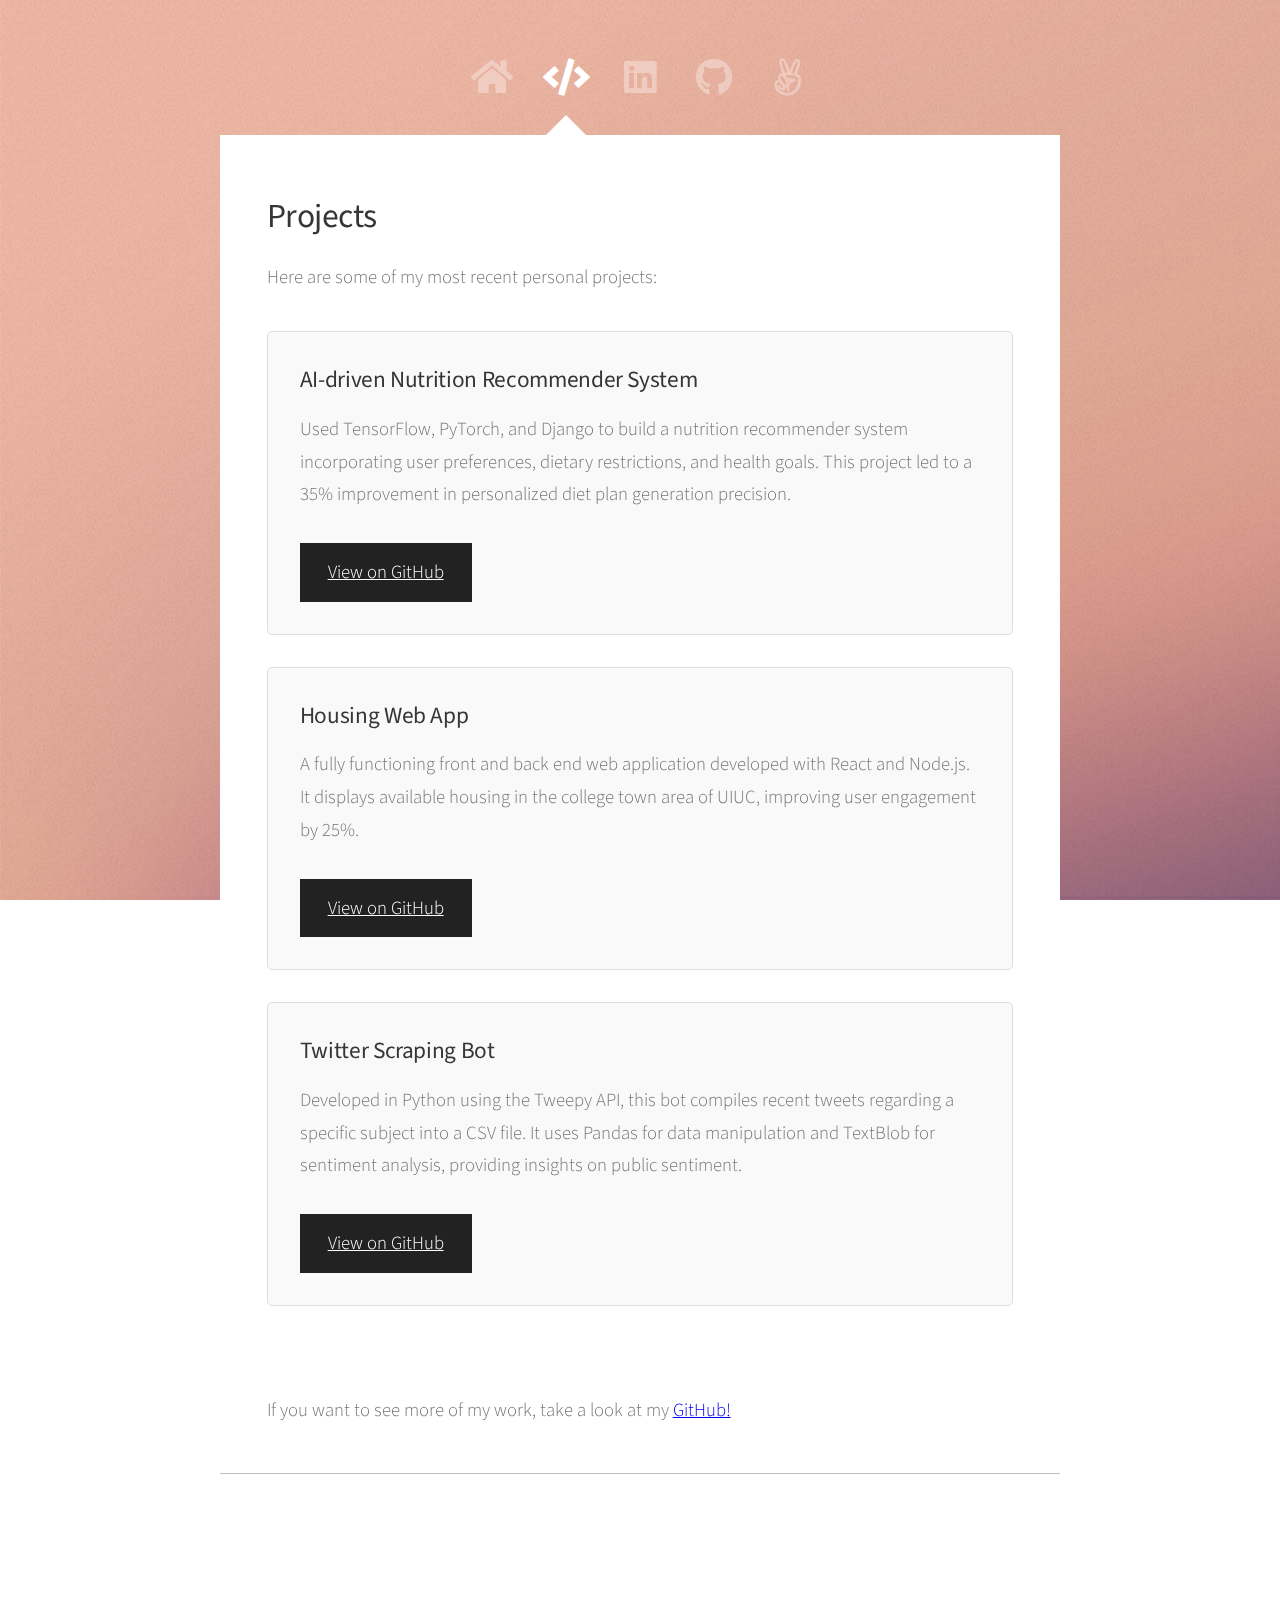
==== projects.html @ 3e831afe "added proj page" ====
<!DOCTYPE HTML>
<html>
    <head>
        <title>Varun's Projects</title>
        <meta charset="utf-8" />
        <meta name="viewport" content="width=device-width, initial-scale=1, user-scalable=no" />
        <link rel="stylesheet" href="assets/css/main.css" />
        <noscript><link rel="stylesheet" href="assets/css/noscript.css" /></noscript>
    </head>
    <body class="is-preload">

        <!-- Wrapper -->
            <div id="wrapper">

                <!-- Nav -->
                    <nav id="nav">
                        <a href="index.html" class="icon solid fa-home"><span>Home</span></a>
                        <a href="projects.html" class="icon solid fa-code"><span>Projects</span></a>
                        <a href="https://www.linkedin.com/in/varun-gangadharan-8949b71b5/" class="icon brands fa-linkedin"  target="_blank"><span>linkedin</span></a>
                        <a href="https://github.com/varun-gangadharan" class="icon brands fa-github"  target="_blank"><span>github</span></a>
                        <a href="resume.html" class="icon brands fa-angellist" target="_blank"><span>resume</span></a>
                    </nav>

                <!-- Main -->
                    <div id="main">

                        <!-- Projects -->
                        <article id="projects" class="panel">
                            <header>
                                <h2>Projects</h2>
                            </header>
                            <p>
                                Here are some of my most recent personal projects:
                            </p>
                            <section>
                                <div class="project-list">
                                    <div class="project-item">
                                        <h3>AI-driven Nutrition Recommender System</h3>
                                        <p>Used TensorFlow, PyTorch, and Django to build a nutrition recommender system incorporating user preferences, dietary restrictions, and health goals. This project led to a 35% improvement in personalized diet plan generation precision.</p>
                                        <a href="https://github.com/varun-gangadharan/nutrition-recommender" class="button" target="_blank">View on GitHub</a>
                                    </div>
                                    <div class="project-item">
                                        <h3>Housing Web App</h3>
                                        <p>A fully functioning front and back end web application developed with React and Node.js. It displays available housing in the college town area of UIUC, improving user engagement by 25%.</p>
                                        <a href="https://github.com/varun-gangadharan/housing-web-app" class="button" target="_blank">View on GitHub</a>
                                    </div>
                                    <div class="project-item">
                                        <h3>Twitter Scraping Bot</h3>
                                        <p>Developed in Python using the Tweepy API, this bot compiles recent tweets regarding a specific subject into a CSV file. It uses Pandas for data manipulation and TextBlob for sentiment analysis, providing insights on public sentiment.</p>
                                        <a href="https://github.com/varun-gangadharan/twitter-scraping-bot" class="button" target="_blank">View on GitHub</a>
                                    </div>
                                </div>
                            </section>
                            <p>If you want to see more of my work, take a look at my <a href="https://github.com/varun-gangadharan" target="_blank">GitHub!</a></p>
                        </article>

                    </div>

            <!-- Footer -->
            <div id="footer">
                <ul class="copyright">
                    <li>&copy; varun.gangadharan.63@gmail.com</li><li><a href="https://www.instagram.com/varun.gangadharan/" class="icon brands fa-instagram" target="_blank"></a></li><li><a href="https://letterboxd.com/varuntheg/" class="icon brands fa-mandalorian" target="_blank"></a></li>
                </ul>
            </div>

    </div>

        <!-- Scripts -->
            <script src="assets/js/jquery.min.js"></script>
            <script src="assets/js/browser.min.js"></script>
            <script src="assets/js/breakpoints.min.js"></script>
            <script src="assets/js/util.js"></script>
            <script src="assets/js/main.js"></script>

    </body>
</html>
---- assets/css/main.css ----
@import url("https://fonts.googleapis.com/css?family=Source+Sans+Pro:300,400,300italic,400italic");
@import url("fontawesome-all.min.css");

/*
	Astral by HTML5 UP
	html5up.net | @ajlkn
	Free for personal and commercial use under the CCA 3.0 license (html5up.net/license)
*/

html, body, div, span, applet, object,
iframe, h1, h2, h3, h4, h5, h6, p, blockquote,
pre, a, abbr, acronym, address, big, cite,
code, del, dfn, em, img, ins, kbd, q, s, samp,
small, strike, strong, sub, sup, tt, var, b,
u, i, center, dl, dt, dd, ol, ul, li, fieldset,
form, label, legend, table, caption, tbody,
tfoot, thead, tr, th, td, article, aside,
canvas, details, embed, figure, figcaption,
footer, header, hgroup, menu, nav, output, ruby,
section, summary, time, mark, audio, video {
	margin: 0;
	padding: 0;
	border: 0;
	font-size: 100%;
	font: inherit;
	vertical-align: baseline;}

article, aside, details, figcaption, figure,
footer, header, hgroup, menu, nav, section {
	display: block;}

body {
	line-height: 1;
}

ol, ul {
	list-style: none;
}

blockquote, q {
	quotes: none;
}

	blockquote:before, blockquote:after, q:before, q:after {
		content: '';
		content: none;
	}

table {
	border-collapse: collapse;
	border-spacing: 0;
}

body {
	-webkit-text-size-adjust: none;
}

mark {
	background-color: transparent;
	color: inherit;
}

input::-moz-focus-inner {
	border: 0;
	padding: 0;
}

input, select, textarea {
	-moz-appearance: none;
	-webkit-appearance: none;
	-ms-appearance: none;
	appearance: none;
}

/* Row */

	.row {
		display: flex;
		flex-wrap: wrap;
		box-sizing: border-box;
		align-items: stretch;
	}

		.row > * {
			box-sizing: border-box;
		}

		.row.gtr-uniform > * > :last-child {
			margin-bottom: 0;
		}

		.row.aln-left {
			justify-content: flex-start;
		}

		.row.aln-center {
			justify-content: center;
		}

		.row.aln-right {
			justify-content: flex-end;
		}

		.row.aln-top {
			align-items: flex-start;
		}

		.row.aln-middle {
			align-items: center;
		}

		.row.aln-bottom {
			align-items: flex-end;
		}

		.row > .imp {
			order: -1;
		}

		.row > .col-1 {
			width: 8.33333%;
		}

		.row > .off-1 {
			margin-left: 8.33333%;
		}

		.row > .col-2 {
			width: 16.66667%;
		}

		.row > .off-2 {
			margin-left: 16.66667%;
		}

		.row > .col-3 {
			width: 25%;
		}

		.row > .off-3 {
			margin-left: 25%;
		}

		.row > .col-4 {
			width: 33.33333%;
		}

		.row > .off-4 {
			margin-left: 33.33333%;
		}

		.row > .col-5 {
			width: 41.66667%;
		}

		.row > .off-5 {
			margin-left: 41.66667%;
		}

		.row > .col-6 {
			width: 50%;
		}

		.row > .off-6 {
			margin-left: 50%;
		}

		.row > .col-7 {
			width: 58.33333%;
		}

		.row > .off-7 {
			margin-left: 58.33333%;
		}

		.row > .col-8 {
			width: 66.66667%;
		}

		.row > .off-8 {
			margin-left: 66.66667%;
		}

		.row > .col-9 {
			width: 75%;
		}

		.row > .off-9 {
			margin-left: 75%;
		}

		.row > .col-10 {
			width: 83.33333%;
		}

		.row > .off-10 {
			margin-left: 83.33333%;
		}

		.row > .col-11 {
			width: 91.66667%;
		}

		.row > .off-11 {
			margin-left: 91.66667%;
		}

		.row > .col-12 {
			width: 100%;
		}

		.row > .off-12 {
			margin-left: 100%;
		}

		.row.gtr-0 {
			margin-top: 0em;
			margin-left: 0em;
		}

			.row.gtr-0 > * {
				padding: 0em 0 0 0em;
			}

			.row.gtr-0.gtr-uniform {
				margin-top: 0em;
			}

				.row.gtr-0.gtr-uniform > * {
					padding-top: 0em;
				}

		.row.gtr-25 {
			margin-top: -0.3125em;
			margin-left: -0.3125em;
		}

			.row.gtr-25 > * {
				padding: 0.3125em 0 0 0.3125em;
			}

			.row.gtr-25.gtr-uniform {
				margin-top: -0.3125em;
			}

				.row.gtr-25.gtr-uniform > * {
					padding-top: 0.3125em;
				}

		.row.gtr-50 {
			margin-top: -0.625em;
			margin-left: -0.625em;
		}

			.row.gtr-50 > * {
				padding: 0.625em 0 0 0.625em;
			}

			.row.gtr-50.gtr-uniform {
				margin-top: -0.625em;
			}

				.row.gtr-50.gtr-uniform > * {
					padding-top: 0.625em;
				}

		.row {
			margin-top: -1.25em;
			margin-left: -1.25em;
		}

			.row > * {
				padding: 1.25em 0 0 1.25em;
			}

			.row.gtr-uniform {
				margin-top: -1.25em;
			}

				.row.gtr-uniform > * {
					padding-top: 1.25em;
				}

		.row.gtr-150 {
			margin-top: -1.875em;
			margin-left: -1.875em;
		}

			.row.gtr-150 > * {
				padding: 1.875em 0 0 1.875em;
			}

			.row.gtr-150.gtr-uniform {
				margin-top: -1.875em;
			}

				.row.gtr-150.gtr-uniform > * {
					padding-top: 1.875em;
				}

		.row.gtr-200 {
			margin-top: -2.5em;
			margin-left: -2.5em;
		}

			.row.gtr-200 > * {
				padding: 2.5em 0 0 2.5em;
			}

			.row.gtr-200.gtr-uniform {
				margin-top: -2.5em;
			}

				.row.gtr-200.gtr-uniform > * {
					padding-top: 2.5em;
				}

		@media screen and (max-width: 1680px) {

			.row {
				display: flex;
				flex-wrap: wrap;
				box-sizing: border-box;
				align-items: stretch;
			}

				.row > * {
					box-sizing: border-box;
				}

				.row.gtr-uniform > * > :last-child {
					margin-bottom: 0;
				}

				.row.aln-left {
					justify-content: flex-start;
				}

				.row.aln-center {
					justify-content: center;
				}

				.row.aln-right {
					justify-content: flex-end;
				}

				.row.aln-top {
					align-items: flex-start;
				}

				.row.aln-middle {
					align-items: center;
				}

				.row.aln-bottom {
					align-items: flex-end;
				}

				.row > .imp-xlarge {
					order: -1;
				}

				.row > .col-1-xlarge {
					width: 8.33333%;
				}

				.row > .off-1-xlarge {
					margin-left: 8.33333%;
				}

				.row > .col-2-xlarge {
					width: 16.66667%;
				}

				.row > .off-2-xlarge {
					margin-left: 16.66667%;
				}

				.row > .col-3-xlarge {
					width: 25%;
				}

				.row > .off-3-xlarge {
					margin-left: 25%;
				}

				.row > .col-4-xlarge {
					width: 33.33333%;
				}

				.row > .off-4-xlarge {
					margin-left: 33.33333%;
				}

				.row > .col-5-xlarge {
					width: 41.66667%;
				}

				.row > .off-5-xlarge {
					margin-left: 41.66667%;
				}

				.row > .col-6-xlarge {
					width: 50%;
				}

				.row > .off-6-xlarge {
					margin-left: 50%;
				}

				.row > .col-7-xlarge {
					width: 58.33333%;
				}

				.row > .off-7-xlarge {
					margin-left: 58.33333%;
				}

				.row > .col-8-xlarge {
					width: 66.66667%;
				}

				.row > .off-8-xlarge {
					margin-left: 66.66667%;
				}

				.row > .col-9-xlarge {
					width: 75%;
				}

				.row > .off-9-xlarge {
					margin-left: 75%;
				}

				.row > .col-10-xlarge {
					width: 83.33333%;
				}

				.row > .off-10-xlarge {
					margin-left: 83.33333%;
				}

				.row > .col-11-xlarge {
					width: 91.66667%;
				}

				.row > .off-11-xlarge {
					margin-left: 91.66667%;
				}

				.row > .col-12-xlarge {
					width: 100%;
				}

				.row > .off-12-xlarge {
					margin-left: 100%;
				}

				.row.gtr-0 {
					margin-top: 0em;
					margin-left: 0em;
				}

					.row.gtr-0 > * {
						padding: 0em 0 0 0em;
					}

					.row.gtr-0.gtr-uniform {
						margin-top: 0em;
					}

						.row.gtr-0.gtr-uniform > * {
							padding-top: 0em;
						}

				.row.gtr-25 {
					margin-top: -0.3125em;
					margin-left: -0.3125em;
				}

					.row.gtr-25 > * {
						padding: 0.3125em 0 0 0.3125em;
					}

					.row.gtr-25.gtr-uniform {
						margin-top: -0.3125em;
					}

						.row.gtr-25.gtr-uniform > * {
							padding-top: 0.3125em;
						}

				.row.gtr-50 {
					margin-top: -0.625em;
					margin-left: -0.625em;
				}

					.row.gtr-50 > * {
						padding: 0.625em 0 0 0.625em;
					}

					.row.gtr-50.gtr-uniform {
						margin-top: -0.625em;
					}

						.row.gtr-50.gtr-uniform > * {
							padding-top: 0.625em;
						}

				.row {
					margin-top: -1.25em;
					margin-left: -1.25em;
				}

					.row > * {
						padding: 1.25em 0 0 1.25em;
					}

					.row.gtr-uniform {
						margin-top: -1.25em;
					}

						.row.gtr-uniform > * {
							padding-top: 1.25em;
						}

				.row.gtr-150 {
					margin-top: -1.875em;
					margin-left: -1.875em;
				}

					.row.gtr-150 > * {
						padding: 1.875em 0 0 1.875em;
					}

					.row.gtr-150.gtr-uniform {
						margin-top: -1.875em;
					}

						.row.gtr-150.gtr-uniform > * {
							padding-top: 1.875em;
						}

				.row.gtr-200 {
					margin-top: -2.5em;
					margin-left: -2.5em;
				}

					.row.gtr-200 > * {
						padding: 2.5em 0 0 2.5em;
					}

					.row.gtr-200.gtr-uniform {
						margin-top: -2.5em;
					}

						.row.gtr-200.gtr-uniform > * {
							padding-top: 2.5em;
						}

		}

		@media screen and (max-width: 1280px) {

			.row {
				display: flex;
				flex-wrap: wrap;
				box-sizing: border-box;
				align-items: stretch;
			}

				.row > * {
					box-sizing: border-box;
				}

				.row.gtr-uniform > * > :last-child {
					margin-bottom: 0;
				}

				.row.aln-left {
					justify-content: flex-start;
				}

				.row.aln-center {
					justify-content: center;
				}

				.row.aln-right {
					justify-content: flex-end;
				}

				.row.aln-top {
					align-items: flex-start;
				}

				.row.aln-middle {
					align-items: center;
				}

				.row.aln-bottom {
					align-items: flex-end;
				}

				.row > .imp-large {
					order: -1;
				}

				.row > .col-1-large {
					width: 8.33333%;
				}

				.row > .off-1-large {
					margin-left: 8.33333%;
				}

				.row > .col-2-large {
					width: 16.66667%;
				}

				.row > .off-2-large {
					margin-left: 16.66667%;
				}

				.row > .col-3-large {
					width: 25%;
				}

				.row > .off-3-large {
					margin-left: 25%;
				}

				.row > .col-4-large {
					width: 33.33333%;
				}

				.row > .off-4-large {
					margin-left: 33.33333%;
				}

				.row > .col-5-large {
					width: 41.66667%;
				}

				.row > .off-5-large {
					margin-left: 41.66667%;
				}

				.row > .col-6-large {
					width: 50%;
				}

				.row > .off-6-large {
					margin-left: 50%;
				}

				.row > .col-7-large {
					width: 58.33333%;
				}

				.row > .off-7-large {
					margin-left: 58.33333%;
				}

				.row > .col-8-large {
					width: 66.66667%;
				}

				.row > .off-8-large {
					margin-left: 66.66667%;
				}

				.row > .col-9-large {
					width: 75%;
				}

				.row > .off-9-large {
					margin-left: 75%;
				}

				.row > .col-10-large {
					width: 83.33333%;
				}

				.row > .off-10-large {
					margin-left: 83.33333%;
				}

				.row > .col-11-large {
					width: 91.66667%;
				}

				.row > .off-11-large {
					margin-left: 91.66667%;
				}

				.row > .col-12-large {
					width: 100%;
				}

				.row > .off-12-large {
					margin-left: 100%;
				}

				.row.gtr-0 {
					margin-top: 0em;
					margin-left: 0em;
				}

					.row.gtr-0 > * {
						padding: 0em 0 0 0em;
					}

					.row.gtr-0.gtr-uniform {
						margin-top: 0em;
					}

						.row.gtr-0.gtr-uniform > * {
							padding-top: 0em;
						}

				.row.gtr-25 {
					margin-top: -0.3125em;
					margin-left: -0.3125em;
				}

					.row.gtr-25 > * {
						padding: 0.3125em 0 0 0.3125em;
					}

					.row.gtr-25.gtr-uniform {
						margin-top: -0.3125em;
					}

						.row.gtr-25.gtr-uniform > * {
							padding-top: 0.3125em;
						}

				.row.gtr-50 {
					margin-top: -0.625em;
					margin-left: -0.625em;
				}

					.row.gtr-50 > * {
						padding: 0.625em 0 0 0.625em;
					}

					.row.gtr-50.gtr-uniform {
						margin-top: -0.625em;
					}

						.row.gtr-50.gtr-uniform > * {
							padding-top: 0.625em;
						}

				.row {
					margin-top: -1.25em;
					margin-left: -1.25em;
				}

					.row > * {
						padding: 1.25em 0 0 1.25em;
					}

					.row.gtr-uniform {
						margin-top: -1.25em;
					}

						.row.gtr-uniform > * {
							padding-top: 1.25em;
						}

				.row.gtr-150 {
					margin-top: -1.875em;
					margin-left: -1.875em;
				}

					.row.gtr-150 > * {
						padding: 1.875em 0 0 1.875em;
					}

					.row.gtr-150.gtr-uniform {
						margin-top: -1.875em;
					}

						.row.gtr-150.gtr-uniform > * {
							padding-top: 1.875em;
						}

				.row.gtr-200 {
					margin-top: -2.5em;
					margin-left: -2.5em;
				}

					.row.gtr-200 > * {
						padding: 2.5em 0 0 2.5em;
					}

					.row.gtr-200.gtr-uniform {
						margin-top: -2.5em;
					}

						.row.gtr-200.gtr-uniform > * {
							padding-top: 2.5em;
						}

		}

		@media screen and (max-width: 980px) {

			.row {
				display: flex;
				flex-wrap: wrap;
				box-sizing: border-box;
				align-items: stretch;
			}

				.row > * {
					box-sizing: border-box;
				}

				.row.gtr-uniform > * > :last-child {
					margin-bottom: 0;
				}

				.row.aln-left {
					justify-content: flex-start;
				}

				.row.aln-center {
					justify-content: center;
				}

				.row.aln-right {
					justify-content: flex-end;
				}

				.row.aln-top {
					align-items: flex-start;
				}

				.row.aln-middle {
					align-items: center;
				}

				.row.aln-bottom {
					align-items: flex-end;
				}

				.row > .imp-medium {
					order: -1;
				}

				.row > .col-1-medium {
					width: 8.33333%;
				}

				.row > .off-1-medium {
					margin-left: 8.33333%;
				}

				.row > .col-2-medium {
					width: 16.66667%;
				}

				.row > .off-2-medium {
					margin-left: 16.66667%;
				}

				.row > .col-3-medium {
					width: 25%;
				}

				.row > .off-3-medium {
					margin-left: 25%;
				}

				.row > .col-4-medium {
					width: 33.33333%;
				}

				.row > .off-4-medium {
					margin-left: 33.33333%;
				}

				.row > .col-5-medium {
					width: 41.66667%;
				}

				.row > .off-5-medium {
					margin-left: 41.66667%;
				}

				.row > .col-6-medium {
					width: 50%;
				}

				.row > .off-6-medium {
					margin-left: 50%;
				}

				.row > .col-7-medium {
					width: 58.33333%;
				}

				.row > .off-7-medium {
					margin-left: 58.33333%;
				}

				.row > .col-8-medium {
					width: 66.66667%;
				}

				.row > .off-8-medium {
					margin-left: 66.66667%;
				}

				.row > .col-9-medium {
					width: 75%;
				}

				.row > .off-9-medium {
					margin-left: 75%;
				}

				.row > .col-10-medium {
					width: 83.33333%;
				}

				.row > .off-10-medium {
					margin-left: 83.33333%;
				}

				.row > .col-11-medium {
					width: 91.66667%;
				}

				.row > .off-11-medium {
					margin-left: 91.66667%;
				}

				.row > .col-12-medium {
					width: 100%;
				}

				.row > .off-12-medium {
					margin-left: 100%;
				}

				.row.gtr-0 {
					margin-top: 0em;
					margin-left: 0em;
				}

					.row.gtr-0 > * {
						padding: 0em 0 0 0em;
					}

					.row.gtr-0.gtr-uniform {
						margin-top: 0em;
					}

						.row.gtr-0.gtr-uniform > * {
							padding-top: 0em;
						}

				.row.gtr-25 {
					margin-top: -0.3125em;
					margin-left: -0.3125em;
				}

					.row.gtr-25 > * {
						padding: 0.3125em 0 0 0.3125em;
					}

					.row.gtr-25.gtr-uniform {
						margin-top: -0.3125em;
					}

						.row.gtr-25.gtr-uniform > * {
							padding-top: 0.3125em;
						}

				.row.gtr-50 {
					margin-top: -0.625em;
					margin-left: -0.625em;
				}

					.row.gtr-50 > * {
						padding: 0.625em 0 0 0.625em;
					}

					.row.gtr-50.gtr-uniform {
						margin-top: -0.625em;
					}

						.row.gtr-50.gtr-uniform > * {
							padding-top: 0.625em;
						}

				.row {
					margin-top: -1.25em;
					margin-left: -1.25em;
				}

					.row > * {
						padding: 1.25em 0 0 1.25em;
					}

					.row.gtr-uniform {
						margin-top: -1.25em;
					}

						.row.gtr-uniform > * {
							padding-top: 1.25em;
						}

				.row.gtr-150 {
					margin-top: -1.875em;
					margin-left: -1.875em;
				}

					.row.gtr-150 > * {
						padding: 1.875em 0 0 1.875em;
					}

					.row.gtr-150.gtr-uniform {
						margin-top: -1.875em;
					}

						.row.gtr-150.gtr-uniform > * {
							padding-top: 1.875em;
						}

				.row.gtr-200 {
					margin-top: -2.5em;
					margin-left: -2.5em;
				}

					.row.gtr-200 > * {
						padding: 2.5em 0 0 2.5em;
					}

					.row.gtr-200.gtr-uniform {
						margin-top: -2.5em;
					}

						.row.gtr-200.gtr-uniform > * {
							padding-top: 2.5em;
						}

		}

		@media screen and (max-width: 736px) {

			.row {
				display: flex;
				flex-wrap: wrap;
				box-sizing: border-box;
				align-items: stretch;
			}

				.row > * {
					box-sizing: border-box;
				}

				.row.gtr-uniform > * > :last-child {
					margin-bottom: 0;
				}

				.row.aln-left {
					justify-content: flex-start;
				}

				.row.aln-center {
					justify-content: center;
				}

				.row.aln-right {
					justify-content: flex-end;
				}

				.row.aln-top {
					align-items: flex-start;
				}

				.row.aln-middle {
					align-items: center;
				}

				.row.aln-bottom {
					align-items: flex-end;
				}

				.row > .imp-small {
					order: -1;
				}

				.row > .col-1-small {
					width: 8.33333%;
				}

				.row > .off-1-small {
					margin-left: 8.33333%;
				}

				.row > .col-2-small {
					width: 16.66667%;
				}

				.row > .off-2-small {
					margin-left: 16.66667%;
				}

				.row > .col-3-small {
					width: 25%;
				}

				.row > .off-3-small {
					margin-left: 25%;
				}

				.row > .col-4-small {
					width: 33.33333%;
				}

				.row > .off-4-small {
					margin-left: 33.33333%;
				}

				.row > .col-5-small {
					width: 41.66667%;
				}

				.row > .off-5-small {
					margin-left: 41.66667%;
				}

				.row > .col-6-small {
					width: 50%;
				}

				.row > .off-6-small {
					margin-left: 50%;
				}

				.row > .col-7-small {
					width: 58.33333%;
				}

				.row > .off-7-small {
					margin-left: 58.33333%;
				}

				.row > .col-8-small {
					width: 66.66667%;
				}

				.row > .off-8-small {
					margin-left: 66.66667%;
				}

				.row > .col-9-small {
					width: 75%;
				}

				.row > .off-9-small {
					margin-left: 75%;
				}

				.row > .col-10-small {
					width: 83.33333%;
				}

				.row > .off-10-small {
					margin-left: 83.33333%;
				}

				.row > .col-11-small {
					width: 91.66667%;
				}

				.row > .off-11-small {
					margin-left: 91.66667%;
				}

				.row > .col-12-small {
					width: 100%;
				}

				.row > .off-12-small {
					margin-left: 100%;
				}

				.row.gtr-0 {
					margin-top: 0em;
					margin-left: 0em;
				}

					.row.gtr-0 > * {
						padding: 0em 0 0 0em;
					}

					.row.gtr-0.gtr-uniform {
						margin-top: 0em;
					}

						.row.gtr-0.gtr-uniform > * {
							padding-top: 0em;
						}

				.row.gtr-25 {
					margin-top: -0.3125em;
					margin-left: -0.3125em;
				}

					.row.gtr-25 > * {
						padding: 0.3125em 0 0 0.3125em;
					}

					.row.gtr-25.gtr-uniform {
						margin-top: -0.3125em;
					}

						.row.gtr-25.gtr-uniform > * {
							padding-top: 0.3125em;
						}

				.row.gtr-50 {
					margin-top: -0.625em;
					margin-left: -0.625em;
				}

					.row.gtr-50 > * {
						padding: 0.625em 0 0 0.625em;
					}

					.row.gtr-50.gtr-uniform {
						margin-top: -0.625em;
					}

						.row.gtr-50.gtr-uniform > * {
							padding-top: 0.625em;
						}

				.row {
					margin-top: -1.25em;
					margin-left: -1.25em;
				}

					.row > * {
						padding: 1.25em 0 0 1.25em;
					}

					.row.gtr-uniform {
						margin-top: -1.25em;
					}

						.row.gtr-uniform > * {
							padding-top: 1.25em;
						}

				.row.gtr-150 {
					margin-top: -1.875em;
					margin-left: -1.875em;
				}

					.row.gtr-150 > * {
						padding: 1.875em 0 0 1.875em;
					}

					.row.gtr-150.gtr-uniform {
						margin-top: -1.875em;
					}

						.row.gtr-150.gtr-uniform > * {
							padding-top: 1.875em;
						}

				.row.gtr-200 {
					margin-top: -2.5em;
					margin-left: -2.5em;
				}

					.row.gtr-200 > * {
						padding: 2.5em 0 0 2.5em;
					}

					.row.gtr-200.gtr-uniform {
						margin-top: -2.5em;
					}

						.row.gtr-200.gtr-uniform > * {
							padding-top: 2.5em;
						}

		}

/* Basic */

	html {
		box-sizing: border-box;
	}

	*, *:before, *:after {
		box-sizing: inherit;
	}

	body {
		background-image: url("images/overlay.png"), url("images/bg.jpg");
		background-repeat: repeat, no-repeat;
		background-size: auto, 100% 100%;
		background-attachment: fixed;
		overflow-y: scroll;
	}

		body.is-preload *, body.is-preload *:before, body.is-preload *:after {
			-moz-animation: none !important;
			-webkit-animation: none !important;
			-ms-animation: none !important;
			animation: none !important;
			-moz-transition: none !important;
			-webkit-transition: none !important;
			-ms-transition: none !important;
			transition: none !important;
		}

	body, input, textarea, select {
		font-family: 'Source Sans Pro', sans-serif;
		font-weight: 300;
		color: #777777;
		font-size: 20pt;
		line-height: 1.75em;
	}

		@media screen and (max-width: 1680px) {

			body, input, textarea, select {
				font-size: 15pt;
			}

		}

		@media screen and (max-width: 1280px) {

			body, input, textarea, select {
				font-size: 14pt;
			}

		}

		@media screen and (max-width: 736px) {

			body, input, textarea, select {
				font-size: 12pt;
			}

		}

		@media screen and (max-width: 360px) {

			body, input, textarea, select {
				font-size: 11pt;
			}

		}

	strong, b, h1, h2, h3, h4, h5, h6 {
		font-weight: 400;
		color: #363636;
	}

	h1 {
		font-size: 2.4em;
		letter-spacing: -0.015em;
	}

	h2 {
		font-size: 1.8em;
		letter-spacing: -0.015em;
	}

	h3, h4, h5, h6 {
		font-size: 1.25em;
		letter-spacing: -0.015em;
	}

	@media screen and (max-width: 736px) {

		h1 {
			font-size: 1.75em;
		}

		h2 {
			font-size: 1.375em;
		}

		h3, h4, h5, h6 {
			font-size: 1em;
		}

	}

	blockquote {
		border-left: solid 0.5em #ddd;
		padding: 1em 0 1em 2em;
		font-style: italic;
	}

	em, i {
		font-style: italic;
	}

	hr {
		border: 0;
		border-top: solid 1px #ddd;
		padding: 1.5em 0 0 0;
		margin: 1.75em 0 0 0;
	}

	sub {
		position: relative;
		top: 0.5em;
		font-size: 0.8em;
	}

	sup {
		position: relative;
		top: -0.5em;
		font-size: 0.8em;
	}

	br.clear {
		clear: both;
	}

	p, ul, ol, dl, table, blockquote, form {
		margin-bottom: 2em;
	}

/* Table */

	table {
		width: 100%;
	}

		table.default tbody tr {
			border-bottom: solid 1px #f4f4f4;
		}

		table.default td {
			padding: 0.5em 1em 0.5em 1em;
		}

		table.default th {
			text-align: left;
			font-weight: 400;
			padding: 0.5em 1em 0.5em 1em;
		}

		table.default thead {
			border-bottom: solid 2px #f4f4f4;
		}

/* Form */

	form label {
		display: block;
		font-weight: 400;
		color: #363636;
		margin: 0 0 1em 0;
	}

	form input[type="text"],
	form input[type="email"],
	form input[type="password"],
	form select,
	form textarea {
		-webkit-appearance: none;
		border: 0;
		background: #f4f4f4;
		padding: 0.75em;
		width: 100%;
		-moz-transition: background-color .25s ease-in-out;
		-webkit-transition: background-color .25s ease-in-out;
		-ms-transition: background-color .25s ease-in-out;
		transition: background-color .25s ease-in-out;
	}

		form input[type="text"]:focus,
		form input[type="email"]:focus,
		form input[type="password"]:focus,
		form select:focus,
		form textarea:focus {
			background: #f8f8f8;
		}

	form input[type="text"],
	form input[type="email"],
	form input[type="password"],
	form select {
		line-height: 1.35em;
	}

	form ::-webkit-input-placeholder {
		color: #999;
	}

	form :-moz-placeholder {
		color: #999;
	}

	form ::-moz-placeholder {
		color: #999;
	}

	form :-ms-input-placeholder {
		color: #999;
	}

/* Section/Article */

	section, article {
		margin-bottom: 3em;
	}

		section > :last-child, section:last-child, article > :last-child, article:last-child {
			margin-bottom: 0;
		}

	header {
		margin: 0 0 1.5em 0;
	}

		header > p {
			margin: 0.5em 0 0 0;
			color: #aaa;
		}

		@media screen and (max-width: 736px) {

			header {
				margin: 0 0 1em 0;
			}

		}

/* Image */

	.image {
		display: inline-block;
	}

		.image img {
			display: block;
			width: 100%;
		}

		.image.fit {
			display: block;
			width: 100%;
		}

		.image.featured {
			display: block;
			width: 100%;
			margin: 0 0 2em 0;
		}

		.image.left {
			float: left;
			margin: 0 2em 2em 0;
		}

		.image.centered {
			display: block;
			margin: 0 0 2em 0;
		}

			.image.centered img {
				margin: 0 auto;
				width: auto;
			}

/* Button */

	input[type="button"],
	input[type="submit"],
	input[type="reset"],
	button,
	.button {
		-moz-transition: background-color .25s ease-in-out;
		-webkit-transition: background-color .25s ease-in-out;
		-ms-transition: background-color .25s ease-in-out;
		transition: background-color .25s ease-in-out;
		-webkit-appearance: none;
		display: inline-block;
		background-color: #222222;
		color: #ffffff;
		border: 0;
		cursor: pointer;
		outline: 0;
		padding: 0.7em 1.5em 0.7em 1.5em;
	}

		input[type="button"]:hover,
		input[type="submit"]:hover,
		input[type="reset"]:hover,
		button:hover,
		.button:hover {
			background-color: #333333;
		}

		input[type="button"]:active,
		input[type="submit"]:active,
		input[type="reset"]:active,
		button:active,
		.button:active {
			background-color: #444444;
		}

		input[type="button"].alt,
		input[type="submit"].alt,
		input[type="reset"].alt,
		button.alt,
		.button.alt {
			background-color: #777777;
		}

			input[type="button"].alt:hover,
			input[type="submit"].alt:hover,
			input[type="reset"].alt:hover,
			button.alt:hover,
			.button.alt:hover {
				background-color: #888888;
			}

			input[type="button"].alt:active,
			input[type="submit"].alt:active,
			input[type="reset"].alt:active,
			button.alt:active,
			.button.alt:active {
				background-color: #999999;
			}

		input[type="button"].small,
		input[type="submit"].small,
		input[type="reset"].small,
		button.small,
		.button.small {
			font-size: 0.75em;
		}

		input[type="button"].large,
		input[type="submit"].large,
		input[type="reset"].large,
		button.large,
		.button.large {
			font-size: 1.25em;
			padding: 0.5em 1.25em 0.5em 1.25em;
		}

		input[type="button"].xlarge,
		input[type="submit"].xlarge,
		input[type="reset"].xlarge,
		button.xlarge,
		.button.xlarge {
			font-size: 1.5em;
			padding: 0.5em 1.25em 0.5em 1.25em;
		}

		@media screen and (max-width: 736px) {

			input[type="button"],
			input[type="submit"],
			input[type="reset"],
			button,
			.button {
				width: 100%;
			}

		}

/* List */

	ul {
		list-style: disc;
		padding-left: 1em;
	}

		ul li {
			padding-left: 0.5em;
		}

	ol {
		list-style: decimal;
		padding-left: 1.25em;
	}

		ol li {
			padding-left: 0.25em;
		}

/* Actions */

	ul.actions {
		list-style: none;
		padding-left: 0;
	}

		ul.actions li {
			display: inline-block;
			padding-left: 0;
			margin: 0 0 0 0.5em;
		}

			ul.actions li:first-child {
				margin-left: 0;
			}

		@media screen and (max-width: 736px) {

			ul.actions li {
				display: block;
				margin: 0.75em 0 0 0;
			}

				ul.actions li:first-child {
					margin-top: 0;
				}

		}

/* Icons */

	.icon {
		text-decoration: none;
		position: relative;
		text-decoration: none;
	}

		.icon:before {
			-moz-osx-font-smoothing: grayscale;
			-webkit-font-smoothing: antialiased;
			display: inline-block;
			font-style: normal;
			font-variant: normal;
			text-rendering: auto;
			line-height: 1;
			text-transform: none !important;
			font-family: 'Font Awesome 5 Free';
			font-weight: 400;
		}

		.icon.solid:before {
			font-weight: 900;
		}

		.icon.brands:before {
			font-family: 'Font Awesome 5 Brands';
		}

		.icon:before {
			line-height: inherit;
		}

		.icon > .label {
			display: none;
		}

/* Nav */

	#nav {
		text-align: center;
		height: 4.25em;
		cursor: default;
	}

		#nav a {
			position: relative;
			display: inline-block;
			color: #ffffff;
			width: 1em;
			height: 1em;
			line-height: 0.9em;
			font-size: 2.5em;
			margin: 0 0.25em 0 0.25em;
			opacity: 0.35;
			outline: 0;
			-moz-transition: opacity .25s ease-in-out;
			-webkit-transition: opacity .25s ease-in-out;
			-ms-transition: opacity .25s ease-in-out;
			transition: opacity .25s ease-in-out;
		}

			#nav a.icon:before {
				padding-right: 0;
			}

			#nav a:before {
				font-size: 0.8em;
			}

			#nav a:after {
				content: '';
				display: block;
				position: absolute;
				left: 50%;
				bottom: -0.75em;
				margin-left: -0.5em;
				border-bottom: solid 0em #ffffff;
				border-left: solid 0.5em transparent;
				border-right: solid 0.5em transparent;
				-moz-transition: border-bottom-width .25s ease-in-out;
				-webkit-transition: border-bottom-width .25s ease-in-out;
				-ms-transition: border-bottom-width .25s ease-in-out;
				transition: border-bottom-width .25s ease-in-out;
			}

			#nav a span {
				display: block;
				position: absolute;
				background: #222222;
				color: #ffffff;
				top: -2.75em;
				font-size: 0.3em;
				height: 2.25em;
				line-height: 2.25em;
				left: 50%;
				opacity: 0;
				-moz-transition: opacity .25s ease-in-out;
				-webkit-transition: opacity .25s ease-in-out;
				-ms-transition: opacity .25s ease-in-out;
				transition: opacity .25s ease-in-out;
				width: 5.5em;
				margin-left: -2.75em;
			}

				#nav a span:after {
					content: '';
					display: block;
					position: absolute;
					bottom: -0.4em;
					left: 50%;
					margin-left: -0.6em;
					border-top: solid 0.6em #222222;
					border-left: solid 0.6em transparent;
					border-right: solid 0.6em transparent;
				}

			#nav a:hover {
				opacity: 1.0;
			}

				#nav a:hover span {
					opacity: 1.0;
				}

			#nav a.active {
				opacity: 1.0;
			}

				#nav a.active:after {
					border-bottom-width: 0.5em;
				}

		@media screen and (max-width: 980px) {

			#nav a span {
				display: none;
			}

		}

/* Wrapper */

	#wrapper {
		width: 45em;
		margin: 0 auto;
		min-height: 100vh;
		max-width: 100%;
		padding: 4em 0;
		display: -moz-flex;
		display: -webkit-flex;
		display: -ms-flex;
		display: flex;
		-moz-flex-direction: column;
		-webkit-flex-direction: column;
		-ms-flex-direction: column;
		flex-direction: column;
		-moz-align-items: center;
		-webkit-align-items: center;
		-ms-align-items: center;
		align-items: center;
		-moz-justify-content: center;
		-webkit-justify-content: center;
		-ms-justify-content: center;
		justify-content: center;
		-moz-transition: opacity 1s ease-in-out;
		-webkit-transition: opacity 1s ease-in-out;
		-ms-transition: opacity 1s ease-in-out;
		transition: opacity 1s ease-in-out;
	}

		body.is-preload #wrapper {
			opacity: 0;
		}

		@media screen and (max-width: 1280px) {

			#wrapper {
				padding: 3em 0;
				max-width: calc(100% - 6em);
			}

		}

		@media screen and (max-width: 980px) {

			#wrapper {
				padding: 1.5em 0;
				max-width: calc(100% - 8em);
			}

		}

		@media screen and (max-width: 736px) {

			#wrapper {
				padding: 1em 0;
				max-width: calc(100% - 2em);
			}

		}

		@media screen and (max-width: 360px) {

			#wrapper {
				padding: 1em 0;
				max-width: 100%;
			}

		}

/* Main */

	#main {
		position: relative;
		overflow: hidden;
		width: 100%;
		background: #ffffff;
		box-shadow: 0px 1px 0px 0px rgba(0, 0, 0, 0.25);
		-moz-transition: min-height 0.5s ease-in-out, max-height 0.5s ease-in-out;
		-webkit-transition: min-height 0.5s ease-in-out, max-height 0.5s ease-in-out;
		-ms-transition: min-height 0.5s ease-in-out, max-height 0.5s ease-in-out;
		transition: min-height 0.5s ease-in-out, max-height 0.5s ease-in-out;
	}

		#main > .panel {
			-moz-transition: opacity 0.25s ease-in-out;
			-webkit-transition: opacity 0.25s ease-in-out;
			-ms-transition: opacity 0.25s ease-in-out;
			transition: opacity 0.25s ease-in-out;
			margin-bottom: 0;
			position: relative;
			padding: 3.5em 2.5em 2.5em 2.5em;
			width: 100%;
		}

			#main > .panel.inactive {
				opacity: 0;
			}

			@media screen and (max-width: 736px) {

				#main > .panel {
					padding: 2em 1.5em 1.5em 1.5em;
				}

			}

			#main > .panel.intro {
				padding: 0;
				height: 20em;
				display: -moz-flex;
				display: -webkit-flex;
				display: -ms-flex;
				display: flex;
				-moz-flex-direction: row;
				-webkit-flex-direction: row;
				-ms-flex-direction: row;
				flex-direction: row;
				-moz-align-items: center;
				-webkit-align-items: center;
				-ms-align-items: center;
				align-items: center;
			}

				#main > .panel.intro .pic {
					text-decoration: none;
					position: relative;
					-moz-flex-grow: 0;
					-webkit-flex-grow: 0;
					-ms-flex-grow: 0;
					flex-grow: 0;
					-moz-flex-shrink: 0;
					-webkit-flex-shrink: 0;
					-ms-flex-shrink: 0;
					flex-shrink: 0;
					width: 17em;
					height: 100%;
				}

					#main > .panel.intro .pic:before {
						content: '';
						position: absolute;
						top: 0;
						left: 0;
						background: url("images/overlay.png");
						width: 100%;
						height: 100%;
						z-index: 1;
					}

					#main > .panel.intro .pic img {
						position: relative;
						display: block;
						position: absolute;
						top: 0;
						left: 0;
						width: 100%;
						height: 100%;
						-moz-object-fit: cover;
						-webkit-object-fit: cover;
						-ms-object-fit: cover;
						object-fit: cover;
						-moz-object-position: center;
						-webkit-object-position: center;
						-ms-object-position: center;
						object-position: center;
					}

					#main > .panel.intro .pic .arrow {
						display: block;
						position: absolute;
						right: 0;
						top: 50%;
						margin-top: -1.375em;
						width: 2.75em;
						height: 2.75em;
						background: #000;
						background: rgba(0, 0, 0, 0.75);
						color: #ffffff;
						text-align: center;
						line-height: 2.75em;
						font-size: 1.5em;
						z-index: 1;
						-moz-transition: width .15s ease-in-out, padding-right .15s ease-in-out;
						-webkit-transition: width .15s ease-in-out, padding-right .15s ease-in-out;
						-ms-transition: width .15s ease-in-out, padding-right .15s ease-in-out;
						transition: width .15s ease-in-out, padding-right .15s ease-in-out;
					}

						#main > .panel.intro .pic .arrow:before {
							position: relative;
							padding-right: 0;
							top: 0.125em;
						}

						#main > .panel.intro .pic .arrow span {
							display: block;
							text-indent: -9999px;
						}

					#main > .panel.intro .pic:hover .arrow {
						width: 3em;
						padding-right: 0.25em;
					}

				#main > .panel.intro header {
					-moz-flex-grow: 1;
					-webkit-flex-grow: 1;
					-ms-flex-grow: 1;
					flex-grow: 1;
					-moz-flex-shrink: 1;
					-webkit-flex-shrink: 1;
					-ms-flex-shrink: 1;
					flex-shrink: 1;
					padding: 3.5em 2.5em;
					margin-bottom: 0;
					width: 100%;
				}

					#main > .panel.intro header h1 {
						line-height: 1.25em;
						margin-bottom: 0;
					}

					#main > .panel.intro header p {
						letter-spacing: -0.015em;
						font-size: 1.25em;
						margin: 0.25em 0 0 0;
					}

				@media screen and (max-width: 980px) {

					#main > .panel.intro {
						-moz-flex-direction: column;
						-webkit-flex-direction: column;
						-ms-flex-direction: column;
						flex-direction: column;
						height: auto;
					}

						#main > .panel.intro .pic {
							height: 25em;
							width: 100%;
						}

						#main > .panel.intro header {
							padding: 4em;
							text-align: center;
						}

				}

				@media screen and (max-width: 736px) {

					#main > .panel.intro .pic {
						height: 20em;
					}

					#main > .panel.intro header {
						padding: 2.75em 2em 2.5em 2em;
					}

						#main > .panel.intro header p {
							font-size: 1em;
							margin: 0.25em 0 0 0;
						}

				}

/* Footer */

	#footer {
		color: rgba(255, 255, 255, 0.45);
		text-align: center;
		padding: 2em 0 0 0;
		font-size: 0.75em;
	}

		#footer a {
			color: #ddd;
			color: rgba(255, 255, 255, 0.65);
			-moz-transition: color .25s ease-in-out;
			-webkit-transition: color .25s ease-in-out;
			-ms-transition: color .25s ease-in-out;
			transition: color .25s ease-in-out;
		}

			#footer a:hover {
				color: white;
			}

		#footer .copyright {
			list-style: none;
			padding-left: 0;
		}

			#footer .copyright li {
				display: inline-block;
				padding-left: 1em;
				margin-left: 1em;
				border-left: solid 1px rgba(255, 255, 255, 0.25);
				line-height: 1;
			}

				#footer .copyright li:first-child {
					padding-left: 0;
					margin-left: 0;
					border-left: 0;
				}

		@media screen and (max-width: 736px) {

			#footer .copyright li {
				padding-left: 0.5em;
				margin-left: 0.5em;
			}

		}


/* Style for projects */
.project-list {
    display: flex;
    flex-direction: column;
    padding-left: 0;
}

.project-item {
    list-style-type: none; /* Remove bullet points */
    margin-bottom: 2rem; /* Adjust spacing here */
    border: 1px solid #ddd;
    padding: 2rem;
    border-radius: 5px;
    background: #f9f9f9;
    transition: background 0.3s;
}

.project-item:hover {
    background: #f0f0f0;
}

.project-item h3 {
    margin-top: 0;
}

.project-item p {
    margin: 1rem 0;
}

.project-item .button {
    margin-top: 1rem;
}
---- assets/css/noscript.css ----
/*
	Astral by HTML5 UP
	html5up.net | @ajlkn
	Free for personal and commercial use under the CCA 3.0 license (html5up.net/license)
*/

/* Wrapper */

	#wrapper {
		opacity: 1 !important;
	}

/* Nav */

	#nav a {
		opacity: 1.0;
	}

		#nav a:before, #nav a:after {
			display: none;
		}

		#nav a span {
			top: 0;
			opacity: 1.0;
		}

			#nav a span:after {
				display: none;
			}

/* Main */

	#main {
		background: none;
		box-shadow: none;
	}

		#main > .panel {
			background: #ffffff;
			margin-bottom: 2em;
		}

			#main > .panel:last-child {
				margin-bottom: 0;
			}
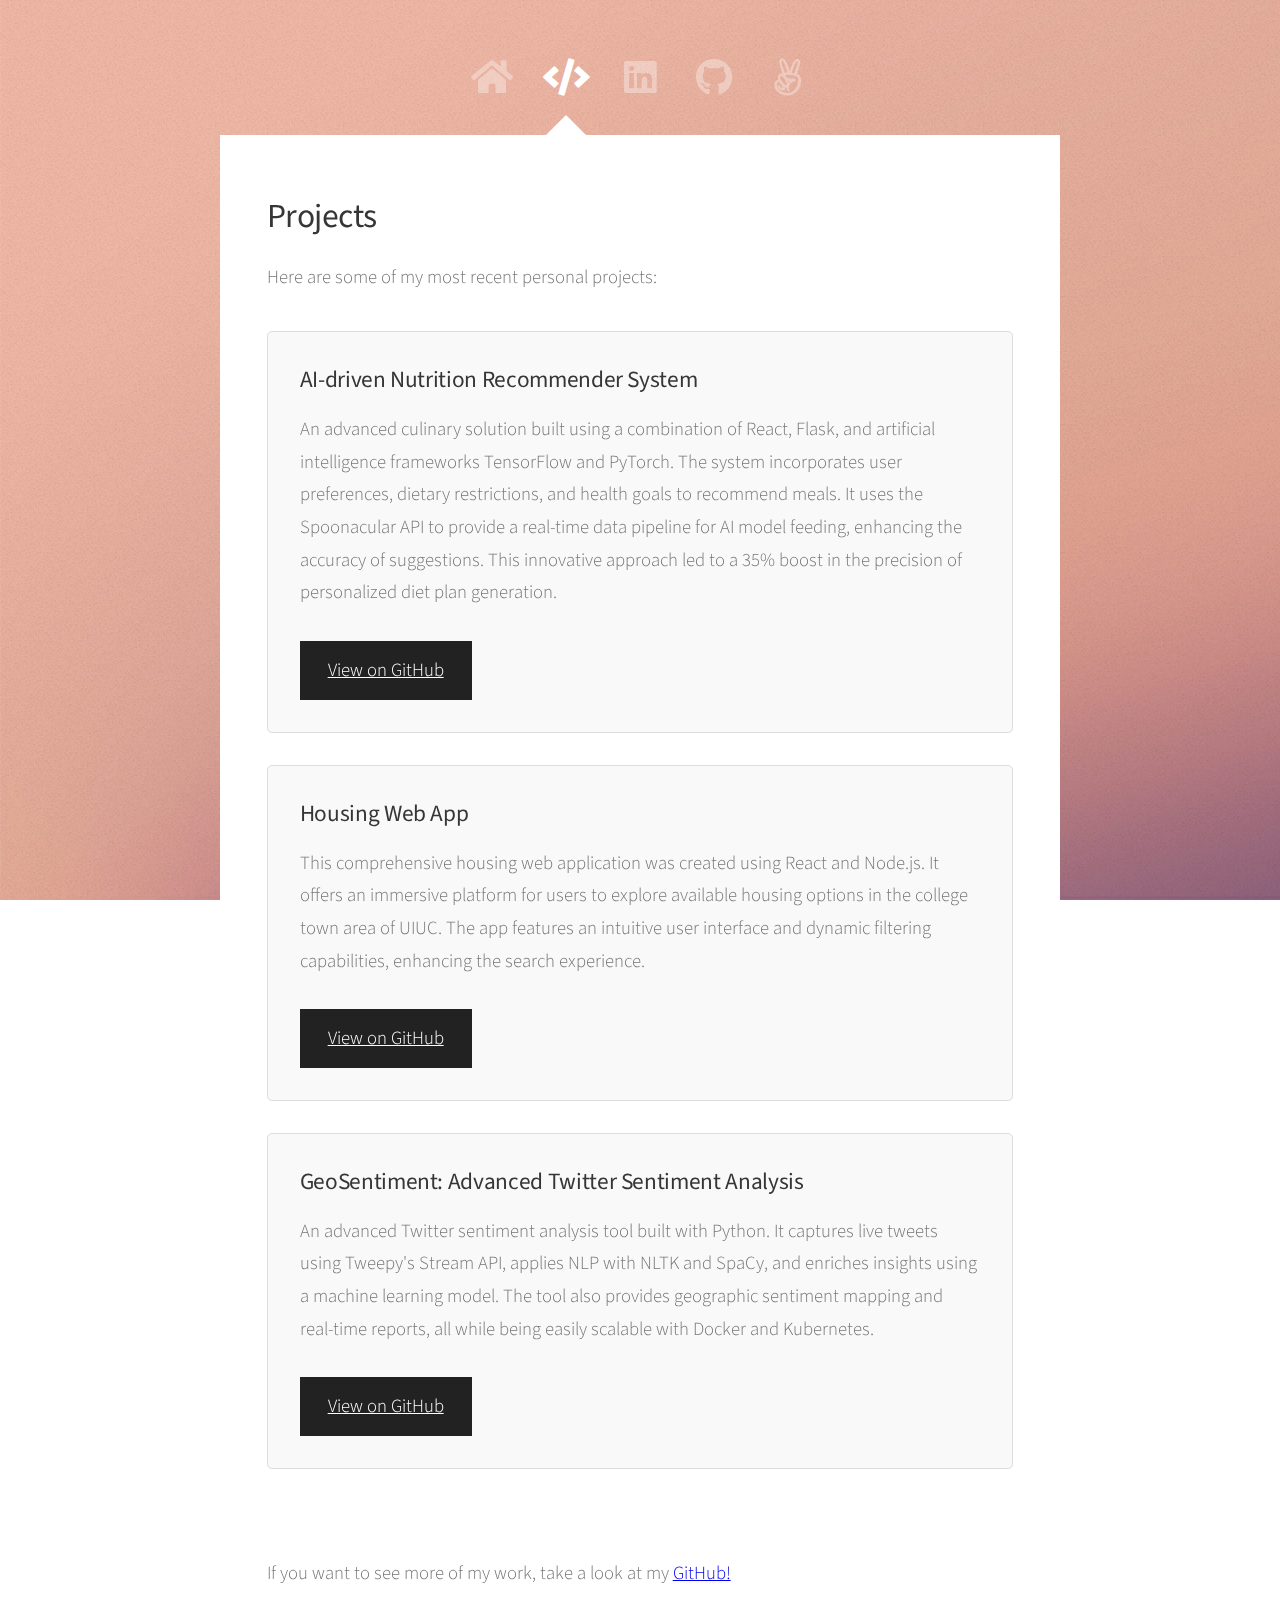
==== commit 047bcd3e: "updating proj descriptions" ====
--- a/projects.html
+++ b/projects.html
@@ -36,17 +36,16 @@
                                 <div class="project-list">
                                     <div class="project-item">
                                         <h3>AI-driven Nutrition Recommender System</h3>
-                                        <p>Used TensorFlow, PyTorch, and Django to build a nutrition recommender system incorporating user preferences, dietary restrictions, and health goals. This project led to a 35% improvement in personalized diet plan generation precision.</p>
-                                        <a href="https://github.com/varun-gangadharan/nutrition-recommender" class="button" target="_blank">View on GitHub</a>
+                                        <p>An advanced culinary solution built using a combination of React, Flask, and artificial intelligence frameworks TensorFlow and PyTorch. The system incorporates user preferences, dietary restrictions, and health goals to recommend meals. It uses the Spoonacular API to provide a real-time data pipeline for AI model feeding, enhancing the accuracy of suggestions. This innovative approach led to a 35% boost in the precision of personalized diet plan generation.</p>                                        <a href="https://github.com/varun-gangadharan/nutrition-recommender" class="button" target="_blank">View on GitHub</a>
                                     </div>
                                     <div class="project-item">
                                         <h3>Housing Web App</h3>
-                                        <p>A fully functioning front and back end web application developed with React and Node.js. It displays available housing in the college town area of UIUC, improving user engagement by 25%.</p>
+                                        <p>This comprehensive housing web application was created using React and Node.js. It offers an immersive platform for users to explore available housing options in the college town area of UIUC. The app features an intuitive user interface and dynamic filtering capabilities, enhancing the search experience.</p>
                                         <a href="https://github.com/varun-gangadharan/housing-web-app" class="button" target="_blank">View on GitHub</a>
                                     </div>
                                     <div class="project-item">
-                                        <h3>Twitter Scraping Bot</h3>
-                                        <p>Developed in Python using the Tweepy API, this bot compiles recent tweets regarding a specific subject into a CSV file. It uses Pandas for data manipulation and TextBlob for sentiment analysis, providing insights on public sentiment.</p>
+                                        <h3>GeoSentiment: Advanced Twitter Sentiment Analysis</h3>
+                                        <p>An advanced Twitter sentiment analysis tool built with Python. It captures live tweets using Tweepy's Stream API, applies NLP with NLTK and SpaCy, and enriches insights using a machine learning model. The tool also provides geographic sentiment mapping and real-time reports, all while being easily scalable with Docker and Kubernetes.</p>
                                         <a href="https://github.com/varun-gangadharan/twitter-scraping-bot" class="button" target="_blank">View on GitHub</a>
                                     </div>
                                 </div>
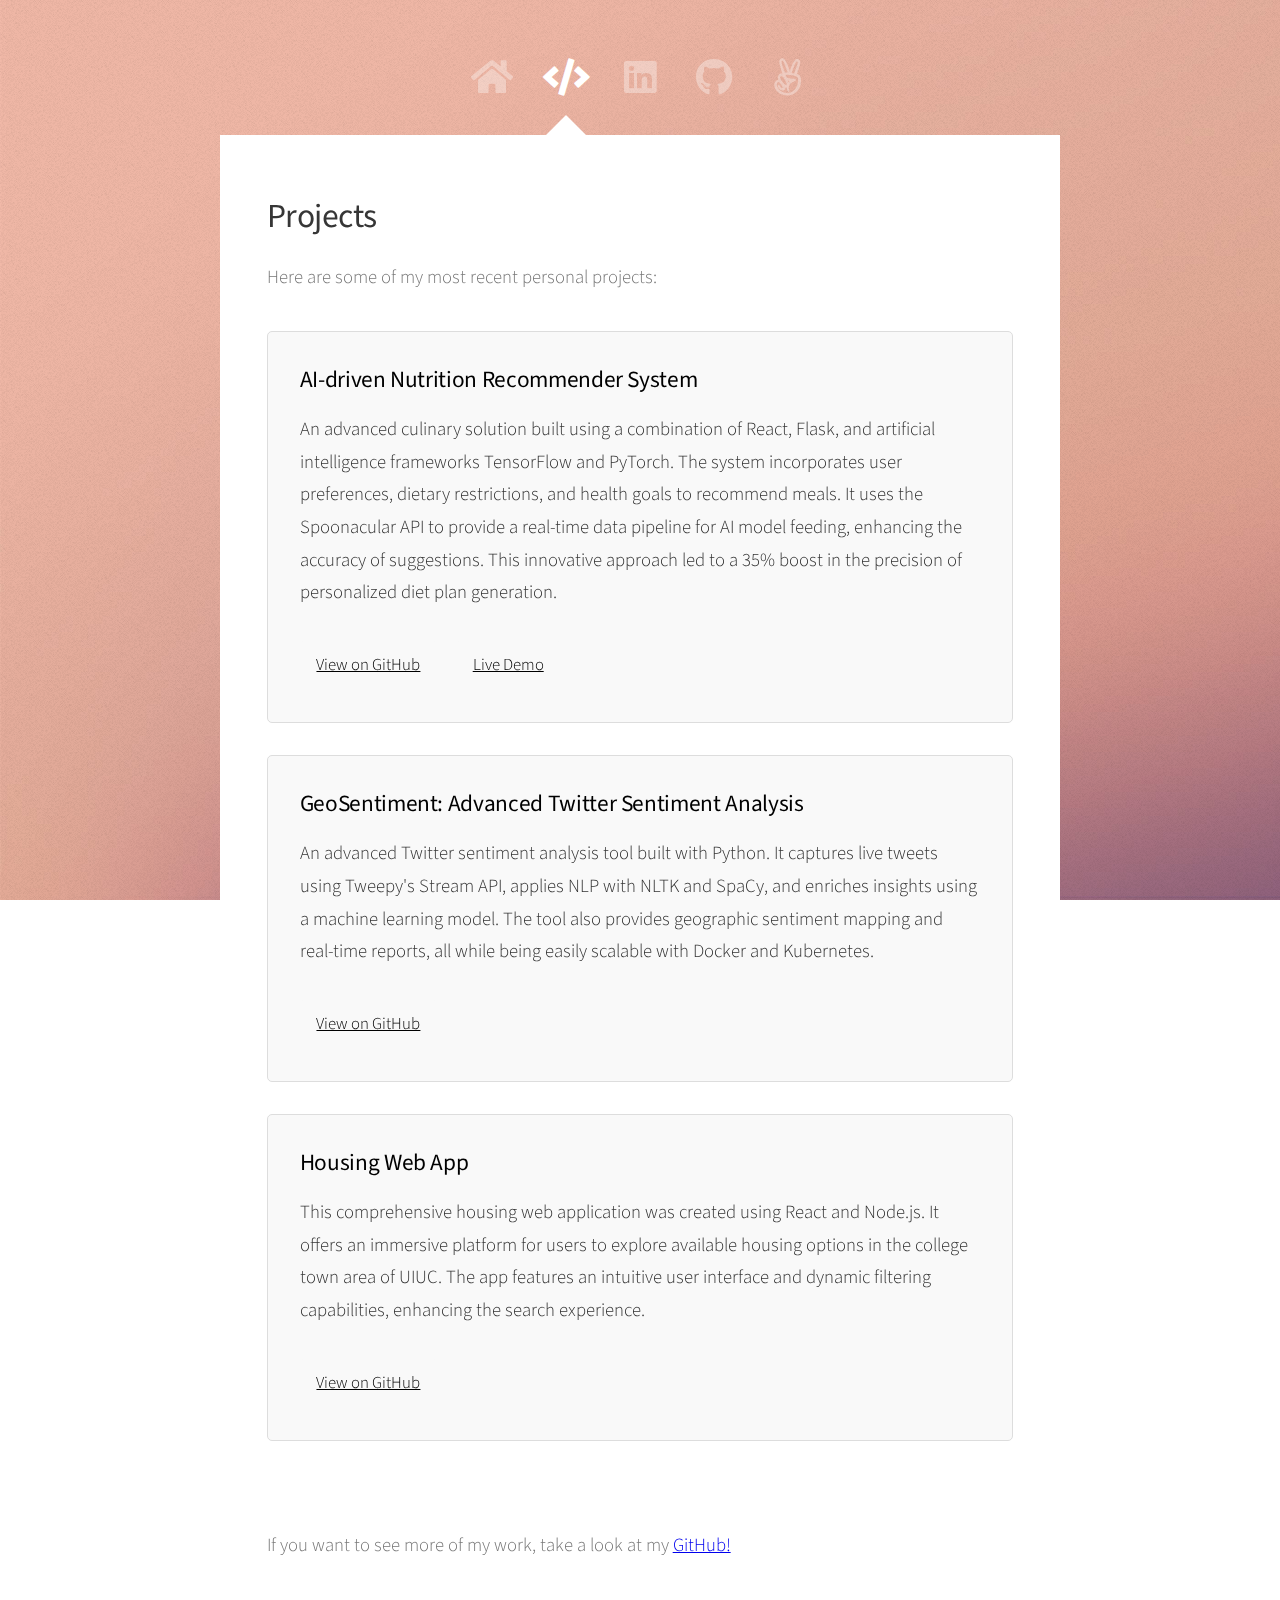
==== commit 0fc1b698: "made some changes in projects page" ====
--- a/projects.html
+++ b/projects.html
@@ -14,7 +14,7 @@
 
                 <!-- Nav -->
                     <nav id="nav">
-                        <a href="index.html" class="icon solid fa-home"><span>Home</span></a>
+                        <a href="index.html" class="icon solid fa-home"><span>home</span></a>
                         <a href="projects.html" class="icon solid fa-code"><span>Projects</span></a>
                         <a href="https://www.linkedin.com/in/varun-gangadharan-8949b71b5/" class="icon brands fa-linkedin"  target="_blank"><span>linkedin</span></a>
                         <a href="https://github.com/varun-gangadharan" class="icon brands fa-github"  target="_blank"><span>github</span></a>
@@ -35,18 +35,26 @@
                             <section>
                                 <div class="project-list">
                                     <div class="project-item">
-                                        <h3>AI-driven Nutrition Recommender System</h3>
-                                        <p>An advanced culinary solution built using a combination of React, Flask, and artificial intelligence frameworks TensorFlow and PyTorch. The system incorporates user preferences, dietary restrictions, and health goals to recommend meals. It uses the Spoonacular API to provide a real-time data pipeline for AI model feeding, enhancing the accuracy of suggestions. This innovative approach led to a 35% boost in the precision of personalized diet plan generation.</p>                                        <a href="https://github.com/varun-gangadharan/nutrition-recommender" class="button" target="_blank">View on GitHub</a>
+                                        <h3 class="project-title">AI-driven Nutrition Recommender System</h3>
+                                        <p class="project-description">An advanced culinary solution built using a combination of React, Flask, and artificial intelligence frameworks TensorFlow and PyTorch. The system incorporates user preferences, dietary restrictions, and health goals to recommend meals. It uses the Spoonacular API to provide a real-time data pipeline for AI model feeding, enhancing the accuracy of suggestions. This innovative approach led to a 35% boost in the precision of personalized diet plan generation.</p>                                        
+                                        <div class="project-links">
+                                            <a href="https://github.com/varun-gangadharan/nutrition-recommender" class="button github-button" target="_blank">View on GitHub</a>
+                                            <a href="https://ai-nutrition-recommender.vercel.app/" class="button live-demo-button" target="_blank">Live Demo</a>
+                                        </div>
                                     </div>
                                     <div class="project-item">
-                                        <h3>Housing Web App</h3>
-                                        <p>This comprehensive housing web application was created using React and Node.js. It offers an immersive platform for users to explore available housing options in the college town area of UIUC. The app features an intuitive user interface and dynamic filtering capabilities, enhancing the search experience.</p>
-                                        <a href="https://github.com/varun-gangadharan/housing-web-app" class="button" target="_blank">View on GitHub</a>
+                                        <h3 class="project-title">GeoSentiment: Advanced Twitter Sentiment Analysis</h3>
+                                        <p class="project-description">An advanced Twitter sentiment analysis tool built with Python. It captures live tweets using Tweepy's Stream API, applies NLP with NLTK and SpaCy, and enriches insights using a machine learning model. The tool also provides geographic sentiment mapping and real-time reports, all while being easily scalable with Docker and Kubernetes.</p>
+                                        <div class="project-links">
+                                            <a href="https://github.com/varun-gangadharan/twitter-scraping-bot" class="button github-button" target="_blank">View on GitHub</a>
+                                        </div>
                                     </div>
                                     <div class="project-item">
-                                        <h3>GeoSentiment: Advanced Twitter Sentiment Analysis</h3>
-                                        <p>An advanced Twitter sentiment analysis tool built with Python. It captures live tweets using Tweepy's Stream API, applies NLP with NLTK and SpaCy, and enriches insights using a machine learning model. The tool also provides geographic sentiment mapping and real-time reports, all while being easily scalable with Docker and Kubernetes.</p>
-                                        <a href="https://github.com/varun-gangadharan/twitter-scraping-bot" class="button" target="_blank">View on GitHub</a>
+                                        <h3 class="project-title">Housing Web App</h3>
+                                        <p class="project-description">This comprehensive housing web application was created using React and Node.js. It offers an immersive platform for users to explore available housing options in the college town area of UIUC. The app features an intuitive user interface and dynamic filtering capabilities, enhancing the search experience.</p>
+                                        <div class="project-links">
+                                            <a href="https://github.com/varun-gangadharan/housing-web-app" class="button github-button" target="_blank">View on GitHub</a>
+                                        </div>
                                     </div>
                                 </div>
                             </section>
--- a/assets/css/main.css
+++ b/assets/css/main.css
@@ -2223,3 +2223,52 @@
 .project-item .button {
     margin-top: 1rem;
 }
+
+
+.project-title {
+    color: #000;
+    transition: 0.3s;
+}
+
+.project-title:hover {
+    color: #f68a77; /* This should be your smoky peach color. Replace with the right hex if needed. */
+}
+
+.project-description {
+    color: #333;
+    margin-bottom: 1em; /* Add some space before the buttons. */
+}
+
+.project-links {
+    display: flex;
+    gap: 1em;
+}
+
+.github-button {
+    padding: 0.5em 1em;
+    font-size: 0.9em;
+    color: #000;
+    background-color: #f9f9f9;
+    border: none;
+    border-radius: 5px;
+    transition: background-color 0.3s;
+}
+
+.github-button:hover {
+    background-color: #f68a77; /* This should be your smoky peach color. Replace with the right hex if needed. */
+}
+
+.live-demo-button {
+    padding: 0.5em 1em;
+    font-size: 0.9em;
+    color: #000;
+    background-color: #f9f9f9;
+    border: none;
+    border-radius: 5px;
+    transition: background-color 0.3s;
+}
+
+.live-demo-button:hover {
+    background-color: #f68a77; /* This should be your smoky peach color. Replace with the right hex if needed. */
+}
+
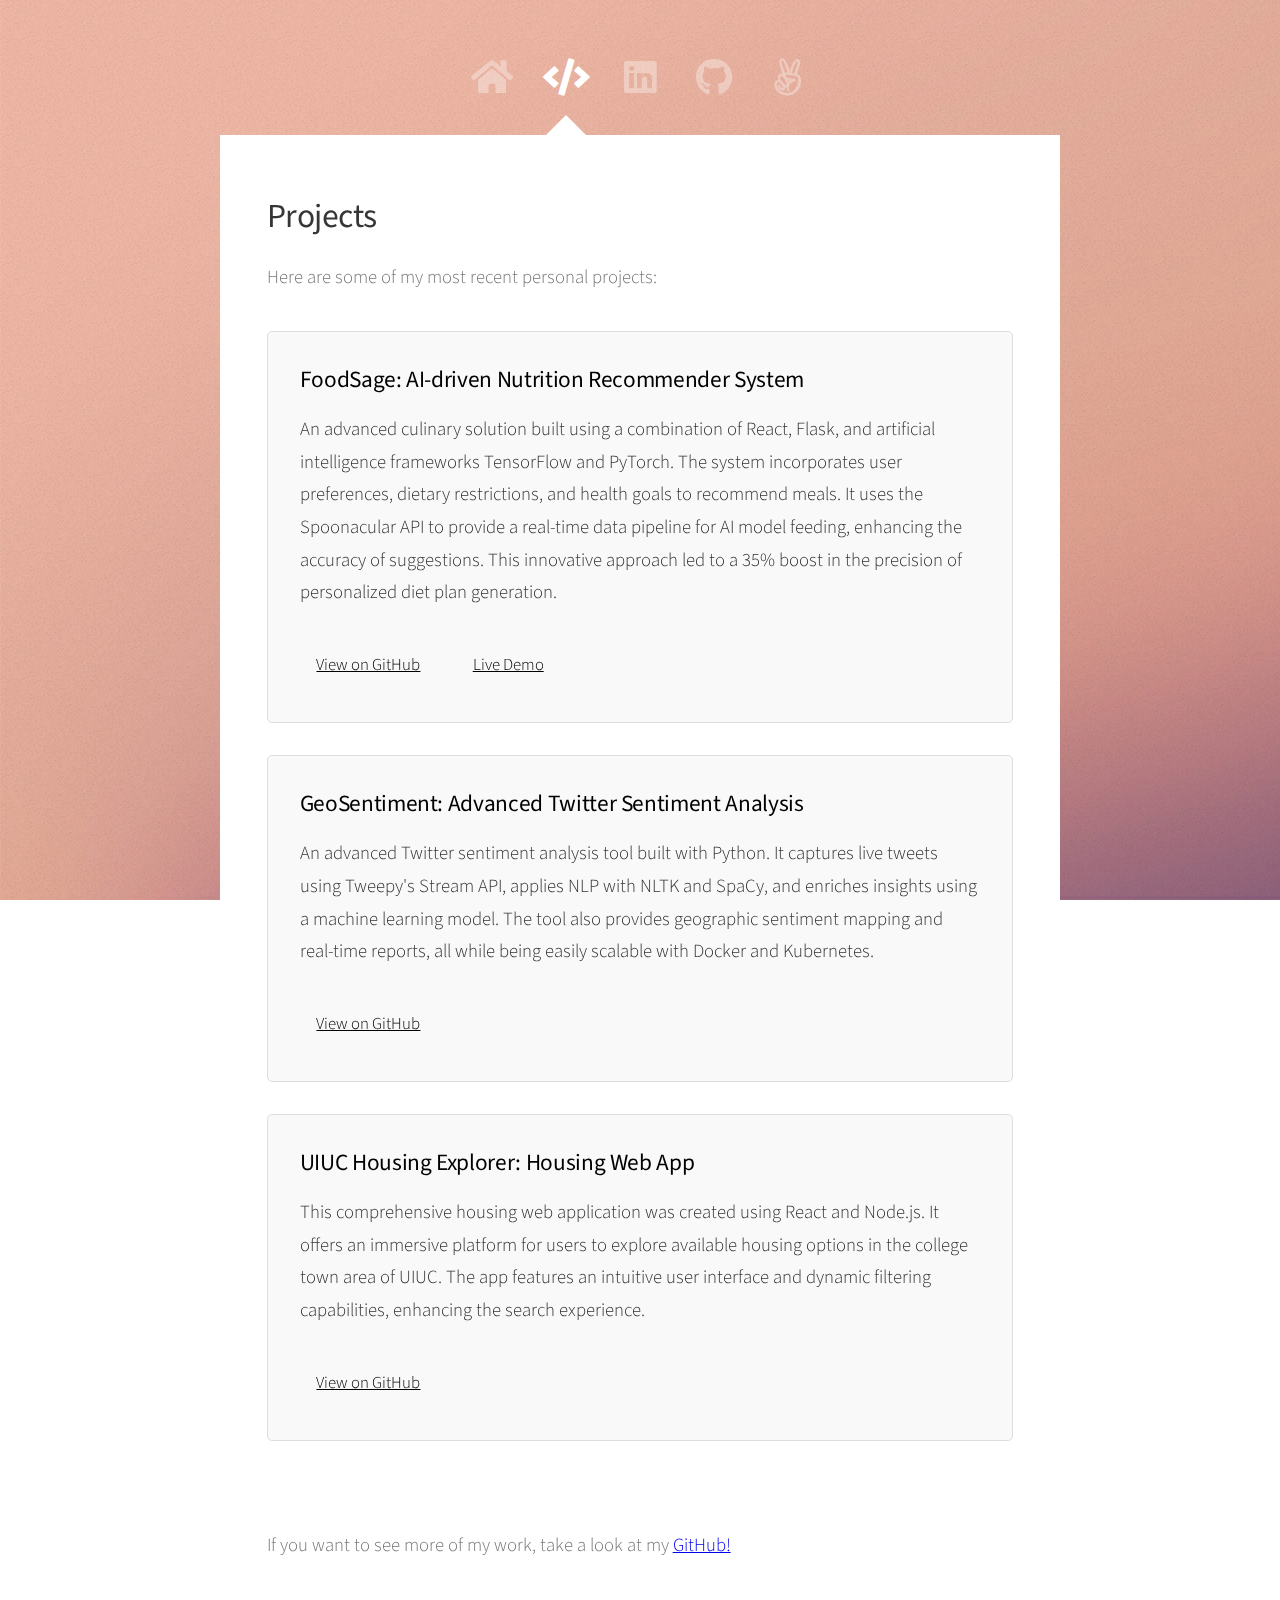
==== commit 24cc92bf: "slight formatting" ====
--- a/projects.html
+++ b/projects.html
@@ -35,7 +35,7 @@
                             <section>
                                 <div class="project-list">
                                     <div class="project-item">
-                                        <h3 class="project-title">AI-driven Nutrition Recommender System</h3>
+                                        <h3 class="project-title">FoodSage: AI-driven Nutrition Recommender System</h3>
                                         <p class="project-description">An advanced culinary solution built using a combination of React, Flask, and artificial intelligence frameworks TensorFlow and PyTorch. The system incorporates user preferences, dietary restrictions, and health goals to recommend meals. It uses the Spoonacular API to provide a real-time data pipeline for AI model feeding, enhancing the accuracy of suggestions. This innovative approach led to a 35% boost in the precision of personalized diet plan generation.</p>                                        
                                         <div class="project-links">
                                             <a href="https://github.com/varun-gangadharan/nutrition-recommender" class="button github-button" target="_blank">View on GitHub</a>
@@ -50,7 +50,7 @@
                                         </div>
                                     </div>
                                     <div class="project-item">
-                                        <h3 class="project-title">Housing Web App</h3>
+                                        <h3 class="project-title">UIUC Housing Explorer: Housing Web App</h3>
                                         <p class="project-description">This comprehensive housing web application was created using React and Node.js. It offers an immersive platform for users to explore available housing options in the college town area of UIUC. The app features an intuitive user interface and dynamic filtering capabilities, enhancing the search experience.</p>
                                         <div class="project-links">
                                             <a href="https://github.com/varun-gangadharan/housing-web-app" class="button github-button" target="_blank">View on GitHub</a>
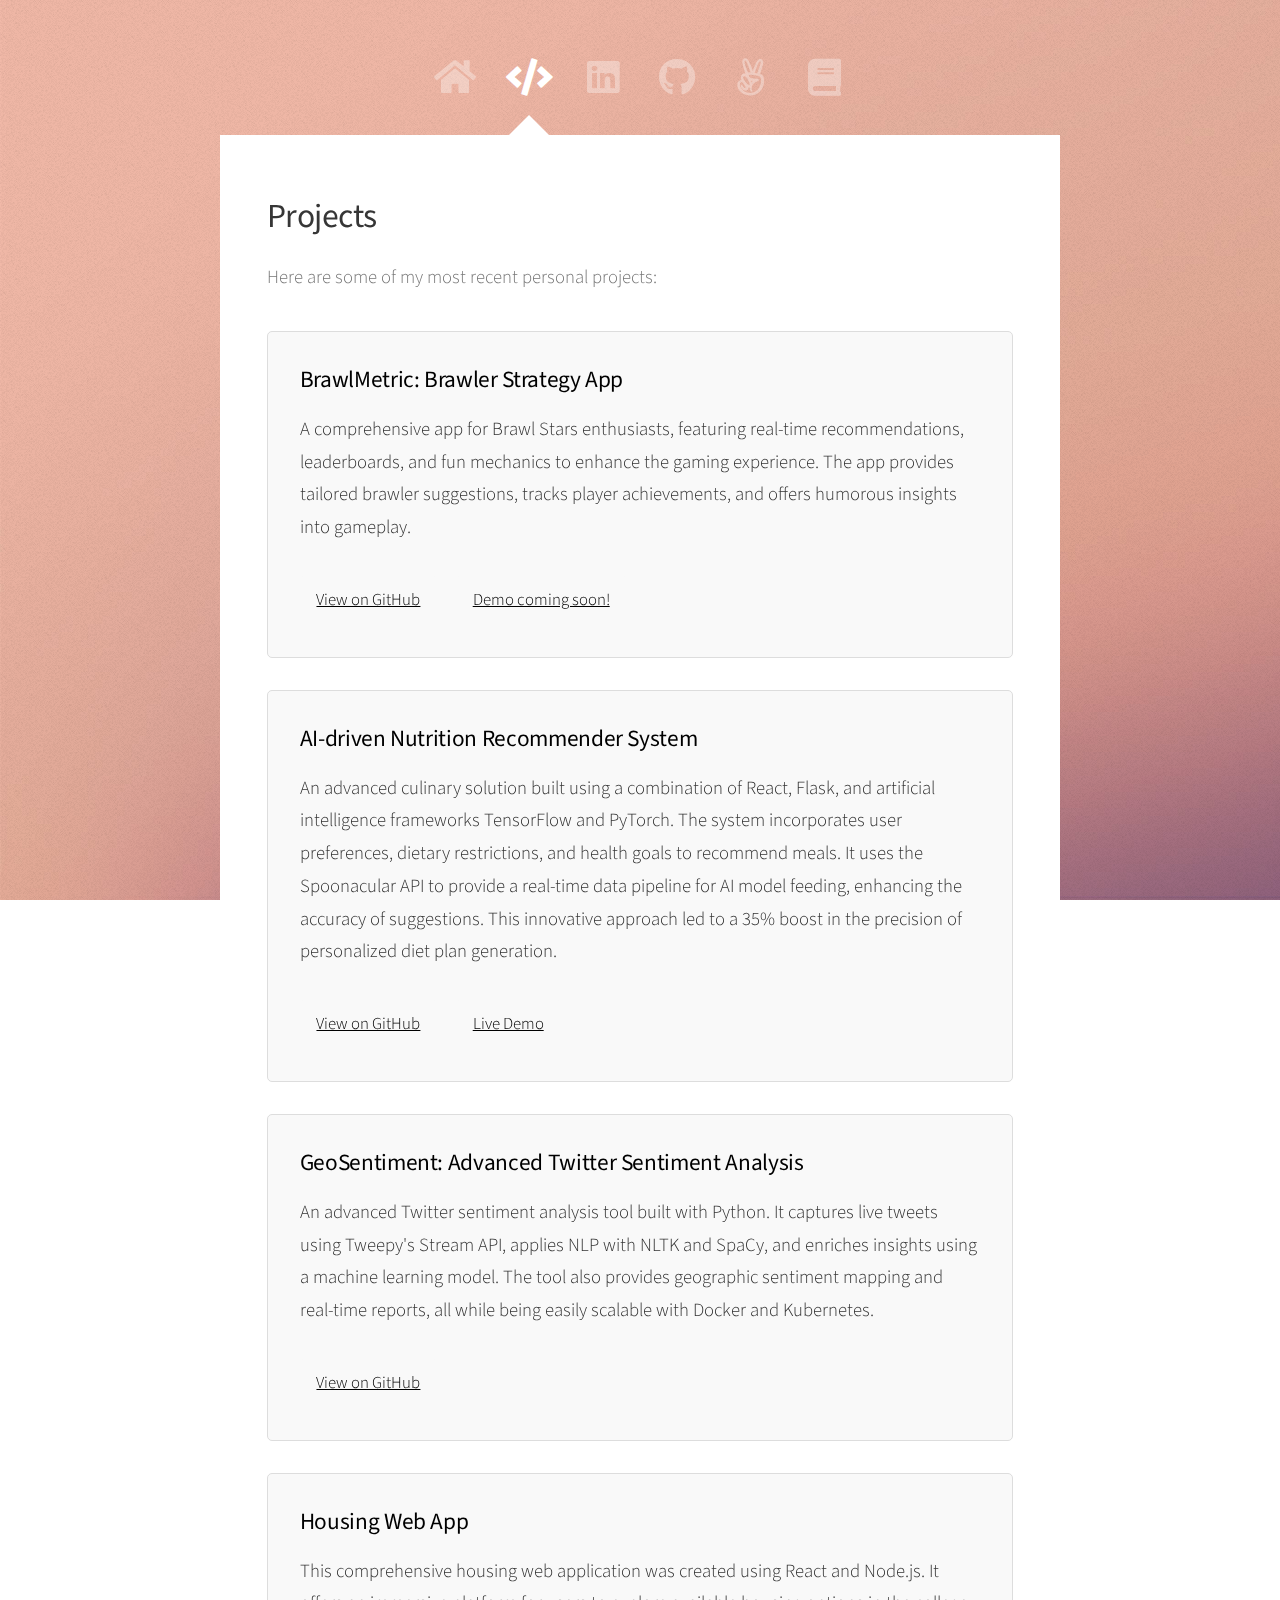
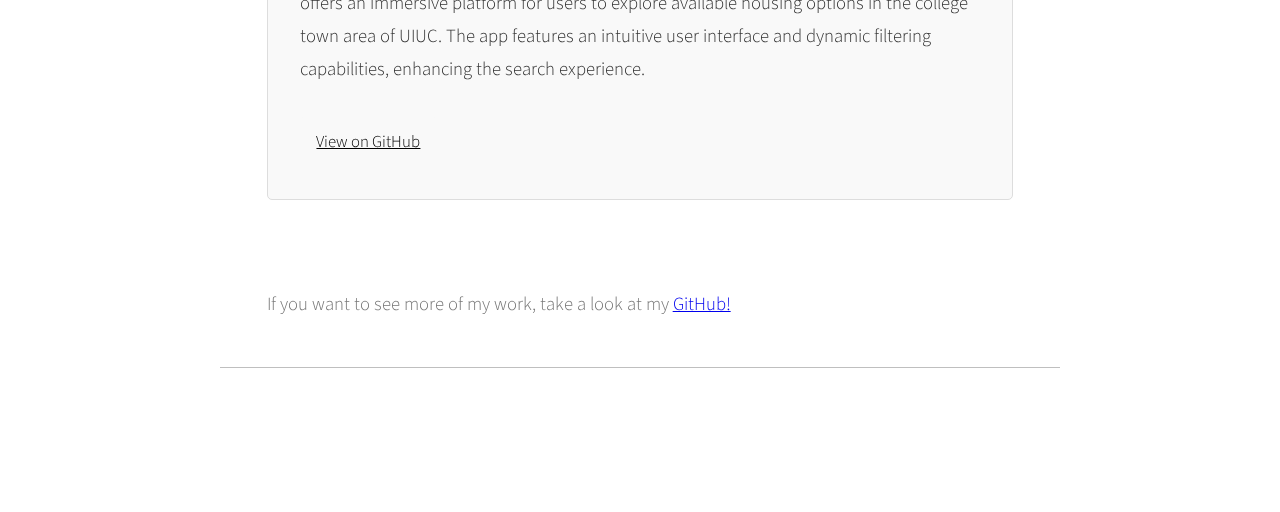
==== commit 278dc198: "added a proj and research section" ====
--- a/projects.html
+++ b/projects.html
@@ -15,10 +15,11 @@
                 <!-- Nav -->
                     <nav id="nav">
                         <a href="index.html" class="icon solid fa-home"><span>home</span></a>
-                        <a href="projects.html" class="icon solid fa-code"><span>Projects</span></a>
+                        <a href="projects.html" class="icon solid fa-code"><span>projects</span></a>
                         <a href="https://www.linkedin.com/in/varun-gangadharan-8949b71b5/" class="icon brands fa-linkedin"  target="_blank"><span>linkedin</span></a>
                         <a href="https://github.com/varun-gangadharan" class="icon brands fa-github"  target="_blank"><span>github</span></a>
                         <a href="resume.html" class="icon brands fa-angellist" target="_blank"><span>resume</span></a>
+                        <a href="#research" class="icon solid fa-book"><span>research</span></a>
                     </nav>
 
                 <!-- Main -->
@@ -34,8 +35,17 @@
                             </p>
                             <section>
                                 <div class="project-list">
+                                    <!-- New Project: BrawlMetric -->
                                     <div class="project-item">
-                                        <h3 class="project-title">FoodSage: AI-driven Nutrition Recommender System</h3>
+                                        <h3 class="project-title">BrawlMetric: Brawler Strategy App</h3>
+                                        <p class="project-description">A comprehensive app for Brawl Stars enthusiasts, featuring real-time recommendations, leaderboards, and fun mechanics to enhance the gaming experience. The app provides tailored brawler suggestions, tracks player achievements, and offers humorous insights into gameplay.</p>
+                                        <div class="project-links">
+                                            <a href="https://github.com/varun-gangadharan/brawl-metrics" class="button github-button" target="_blank">View on GitHub</a>
+                                            <a href="#" class="button live-demo-button" target="_blank">Demo coming soon!</a>
+                                        </div>
+                                    </div>
+                                    <div class="project-item">
+                                        <h3 class="project-title">AI-driven Nutrition Recommender System</h3>
                                         <p class="project-description">An advanced culinary solution built using a combination of React, Flask, and artificial intelligence frameworks TensorFlow and PyTorch. The system incorporates user preferences, dietary restrictions, and health goals to recommend meals. It uses the Spoonacular API to provide a real-time data pipeline for AI model feeding, enhancing the accuracy of suggestions. This innovative approach led to a 35% boost in the precision of personalized diet plan generation.</p>                                        
                                         <div class="project-links">
                                             <a href="https://github.com/varun-gangadharan/nutrition-recommender" class="button github-button" target="_blank">View on GitHub</a>
@@ -50,7 +60,7 @@
                                         </div>
                                     </div>
                                     <div class="project-item">
-                                        <h3 class="project-title">UIUC Housing Explorer: Housing Web App</h3>
+                                        <h3 class="project-title">Housing Web App</h3>
                                         <p class="project-description">This comprehensive housing web application was created using React and Node.js. It offers an immersive platform for users to explore available housing options in the college town area of UIUC. The app features an intuitive user interface and dynamic filtering capabilities, enhancing the search experience.</p>
                                         <div class="project-links">
                                             <a href="https://github.com/varun-gangadharan/housing-web-app" class="button github-button" target="_blank">View on GitHub</a>
@@ -60,6 +70,38 @@
                             </section>
                             <p>If you want to see more of my work, take a look at my <a href="https://github.com/varun-gangadharan" target="_blank">GitHub!</a></p>
                         </article>
+                        <!-- Research Papers -->
+                        <article id="research" class="panel">
+                            <header>
+                                <h2>Research Papers</h2>
+                            </header>
+                            <section>
+                                <div class="project-list">
+                                    <!-- Research Paper 1 -->
+                        
+                                    <!-- Research Paper 2 -->
+                                    <div class="project-item">
+                                        <h3 class="project-title">Adversarial Machine Learning in Network Detection</h3>
+                                        <p class="project-description">This paper examines the use of Adversarial Machine Learning and Generative Adversarial Networks (GANs) to enhance Network Intrusion Detection Systems (NIDS). It utilizes the External Classifier Generative Adversarial Network (ECGAN) model, which aims to improve detection capabilities against novel cyber threats. The research uses the CSE-CIC-IDS2017 dataset for analysis and compares the ECGAN model's performance with traditional NIDS. The findings highlight the potential of AML in cybersecurity, offering directions for future improvements in NIDS.</p>
+                                        <div class="project-links">
+                                            <a href="Adversarial_ML_for_CID_final_report.pdf" class="button" target="_blank">Read Paper</a>
+                                        </div>
+                                    </div>
+
+                                    <div class="project-item">
+                                        <h3 class="project-title">Measuring Foot Traffic with Bluetooth Low Energy</h3>
+                                        <p class="project-description">
+                                            This research presents a novel application of Bluetooth Low Energy (BLE) for monitoring foot traffic in public spaces. Utilizing BLE broadcasting capabilities and RSSI measurements, the study develops a cost-effective and energy-efficient solution for traffic analysis. The system, comprising a broadcaster and an observer, overcomes challenges like MAC address rotation and broadcasting speed optimization. Extensive testing on different BLE platforms, including the nRF5340 and Adafruit Feather, demonstrates the system's efficacy in various scenarios. This work contributes to BLE technology applications in unconventional settings and has potential in event management, retail, and health crisis scenarios.
+                                            <a href="https://github.com/SuP3RM/Foot-Traffic" target="_blank">View on GitHub</a>
+                                        </p>
+                                        <div class="project-links">
+                                            <a href="BLE_foot_traffic_research.pdf" class="button" target="_blank">Read Paper</a>
+                                        </div>
+                                    </div>
+                                </div>
+                            </section>
+                        </article>
+
 
                     </div>
 
--- a/assets/css/main.css
+++ b/assets/css/main.css
@@ -2272,3 +2272,38 @@
     background-color: #f68a77; /* This should be your smoky peach color. Replace with the right hex if needed. */
 }
 
+/* Research Paper Styling */
+#research .project-item {
+    background: #fde4e1; /* Soft peach background for aesthetic alignment */
+    box-shadow: 0 4px 8px rgba(0, 0, 0, 0.1); /* Adding a subtle shadow for depth */
+    transition: transform 0.3s, box-shadow 0.3s; /* Smooth transition for hover effect */
+}
+
+#research .project-item:hover {
+    transform: translateY(-5px); /* Slight lift on hover for a dynamic feel */
+    box-shadow: 0 6px 12px rgba(0, 0, 0, 0.15); /* Enhanced shadow on hover */
+}
+
+#research .project-title {
+    color: #c06c84; /* A shade of pink that complements the peach background */
+    margin-bottom: 15px; /* Spacing for clarity */
+}
+
+#research .project-description {
+    color: #555; /* A darker color for readability */
+    font-size: 0.9em; /* Slightly smaller font for a neat appearance */
+}
+
+#research .project-links .button {
+    background-color: #f68a77; /* Peachy button color */
+    color: white;
+    border-radius: 5px;
+    padding: 8px 15px;
+    text-decoration: none;
+    transition: background-color 0.3s; /* Transition for button hover effect */
+}
+
+#research .project-links .button:hover {
+    background-color: #e05656; /* Darker shade on hover */
+}
+
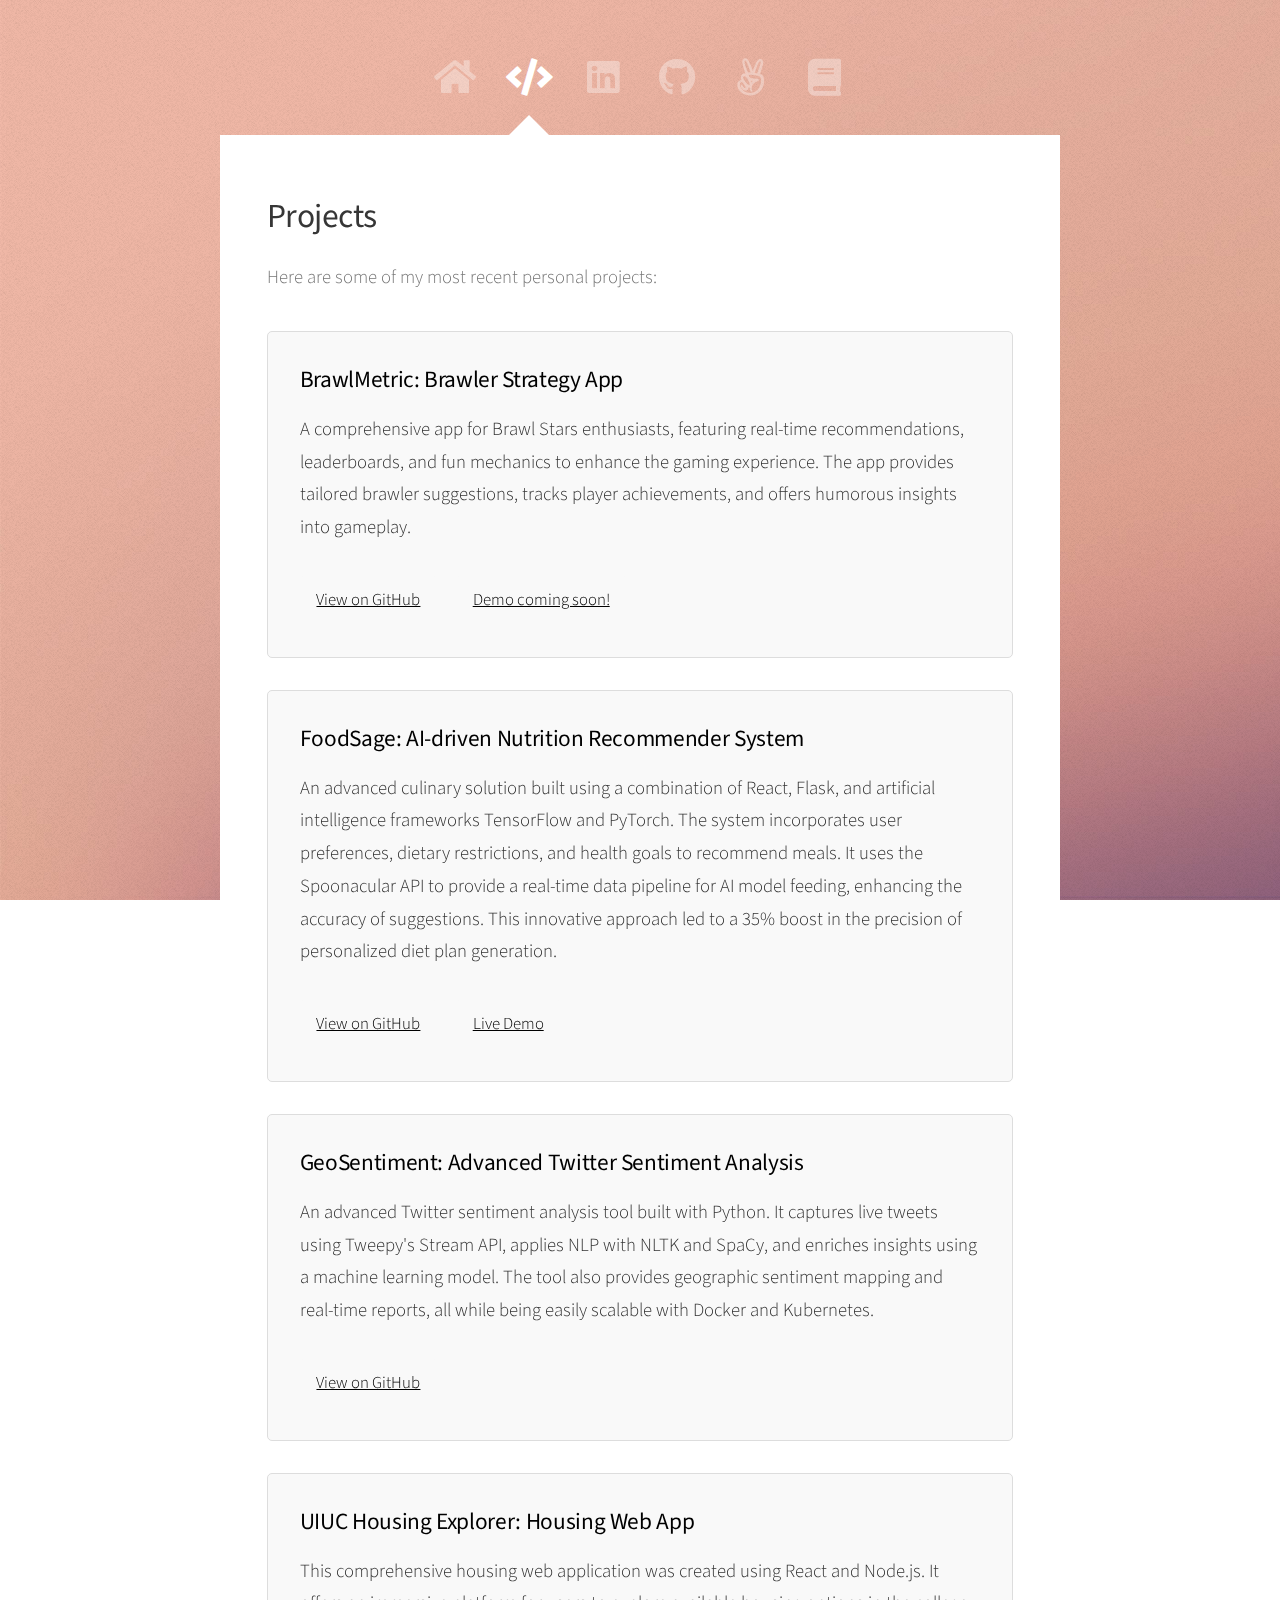
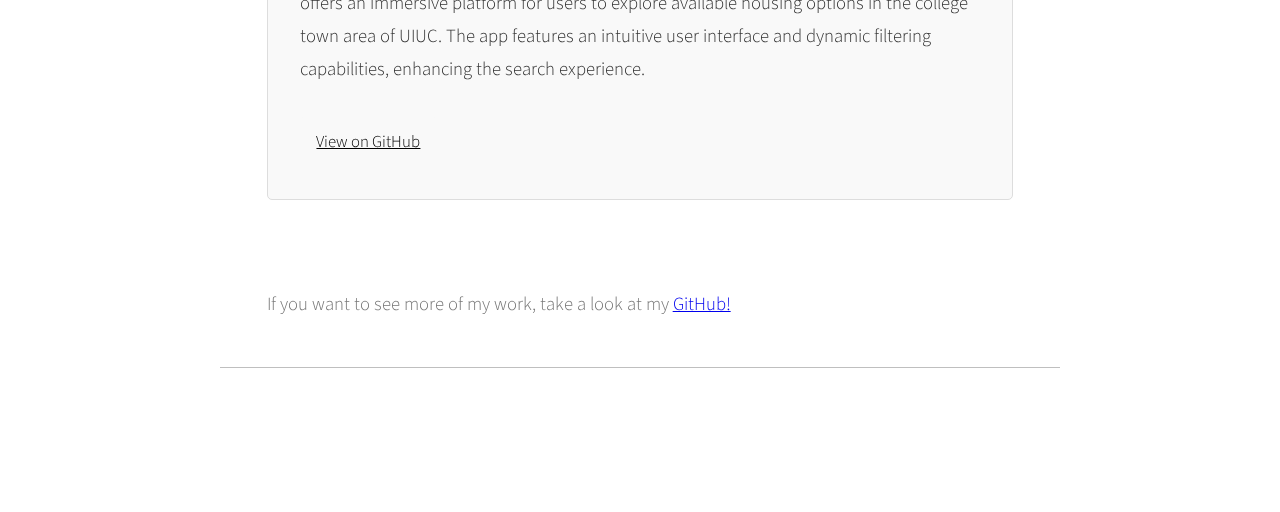
==== commit fbd53213: "added a proj and research section" ====
--- a/projects.html
+++ b/projects.html
@@ -45,7 +45,7 @@
                                         </div>
                                     </div>
                                     <div class="project-item">
-                                        <h3 class="project-title">AI-driven Nutrition Recommender System</h3>
+                                        <h3 class="project-title">FoodSage: AI-driven Nutrition Recommender System</h3>
                                         <p class="project-description">An advanced culinary solution built using a combination of React, Flask, and artificial intelligence frameworks TensorFlow and PyTorch. The system incorporates user preferences, dietary restrictions, and health goals to recommend meals. It uses the Spoonacular API to provide a real-time data pipeline for AI model feeding, enhancing the accuracy of suggestions. This innovative approach led to a 35% boost in the precision of personalized diet plan generation.</p>                                        
                                         <div class="project-links">
                                             <a href="https://github.com/varun-gangadharan/nutrition-recommender" class="button github-button" target="_blank">View on GitHub</a>
@@ -60,7 +60,7 @@
                                         </div>
                                     </div>
                                     <div class="project-item">
-                                        <h3 class="project-title">Housing Web App</h3>
+                                        <h3 class="project-title">UIUC Housing Explorer: Housing Web App</h3>
                                         <p class="project-description">This comprehensive housing web application was created using React and Node.js. It offers an immersive platform for users to explore available housing options in the college town area of UIUC. The app features an intuitive user interface and dynamic filtering capabilities, enhancing the search experience.</p>
                                         <div class="project-links">
                                             <a href="https://github.com/varun-gangadharan/housing-web-app" class="button github-button" target="_blank">View on GitHub</a>
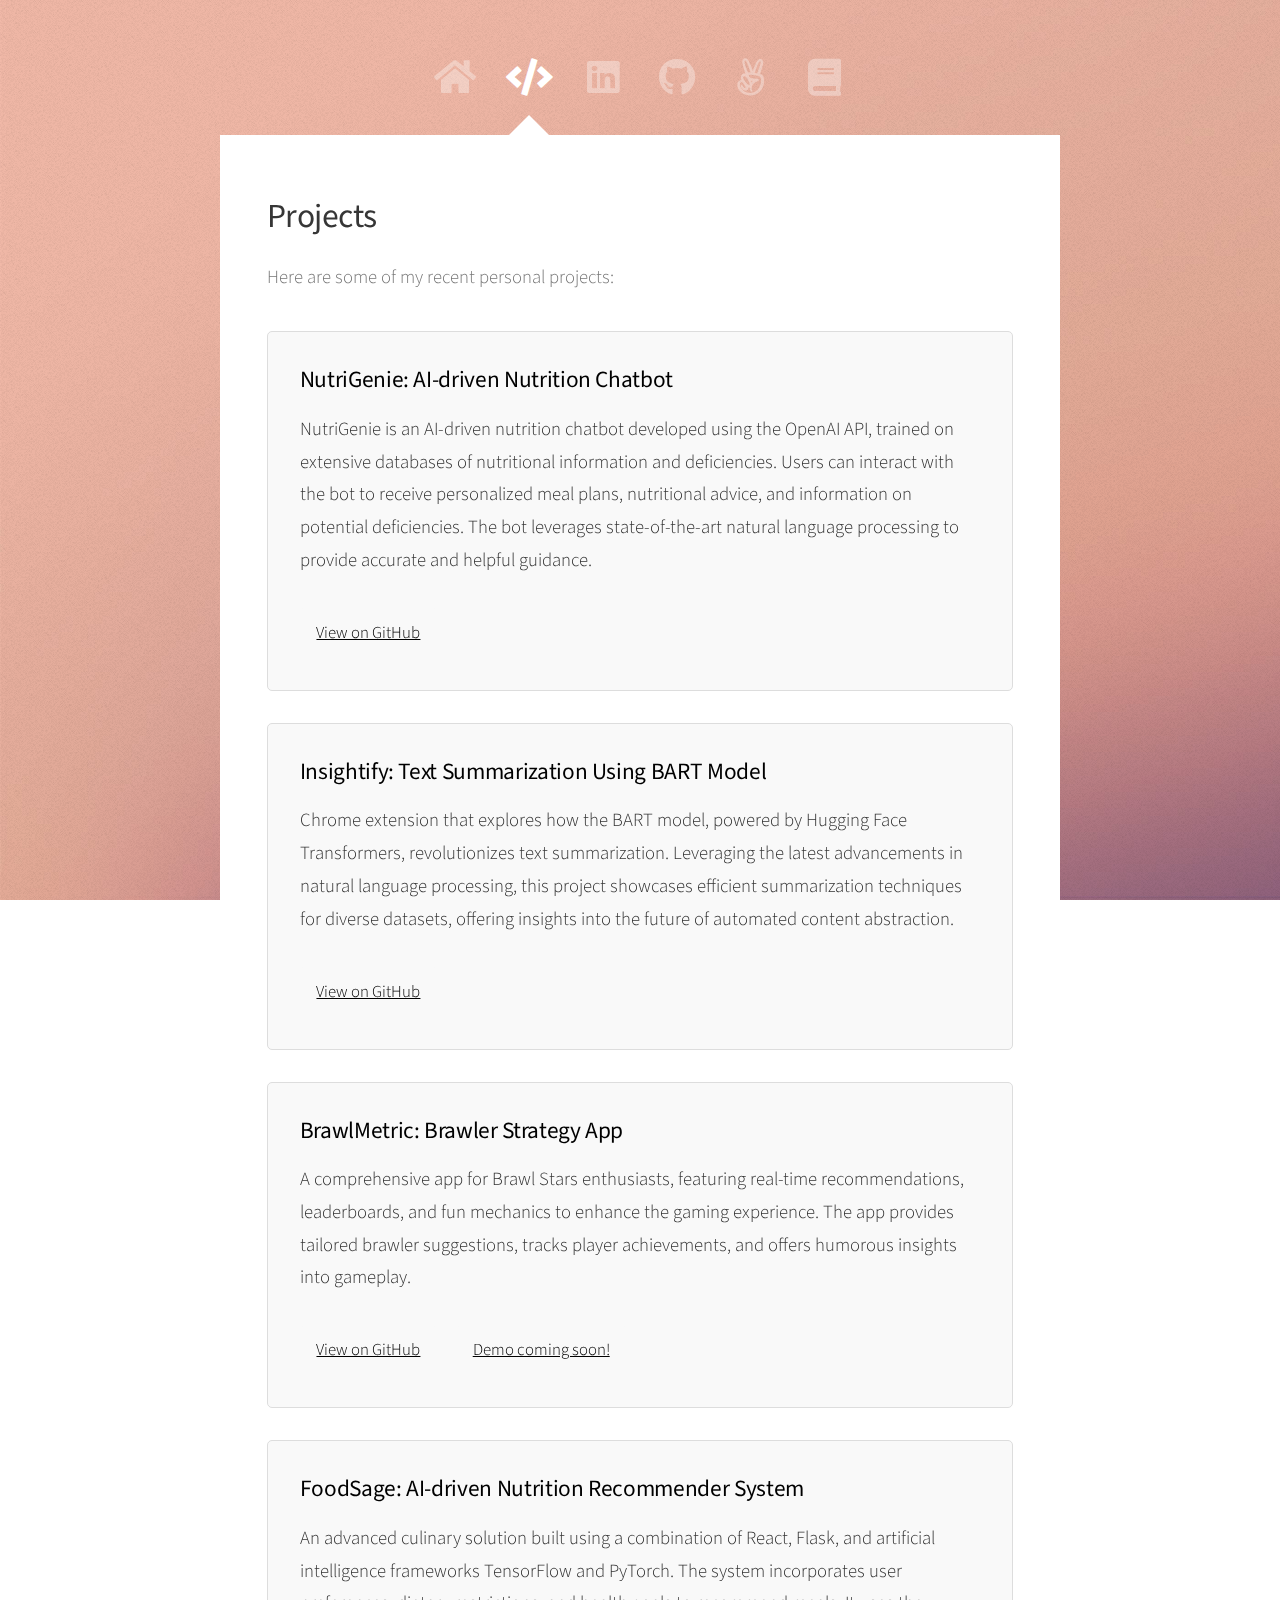
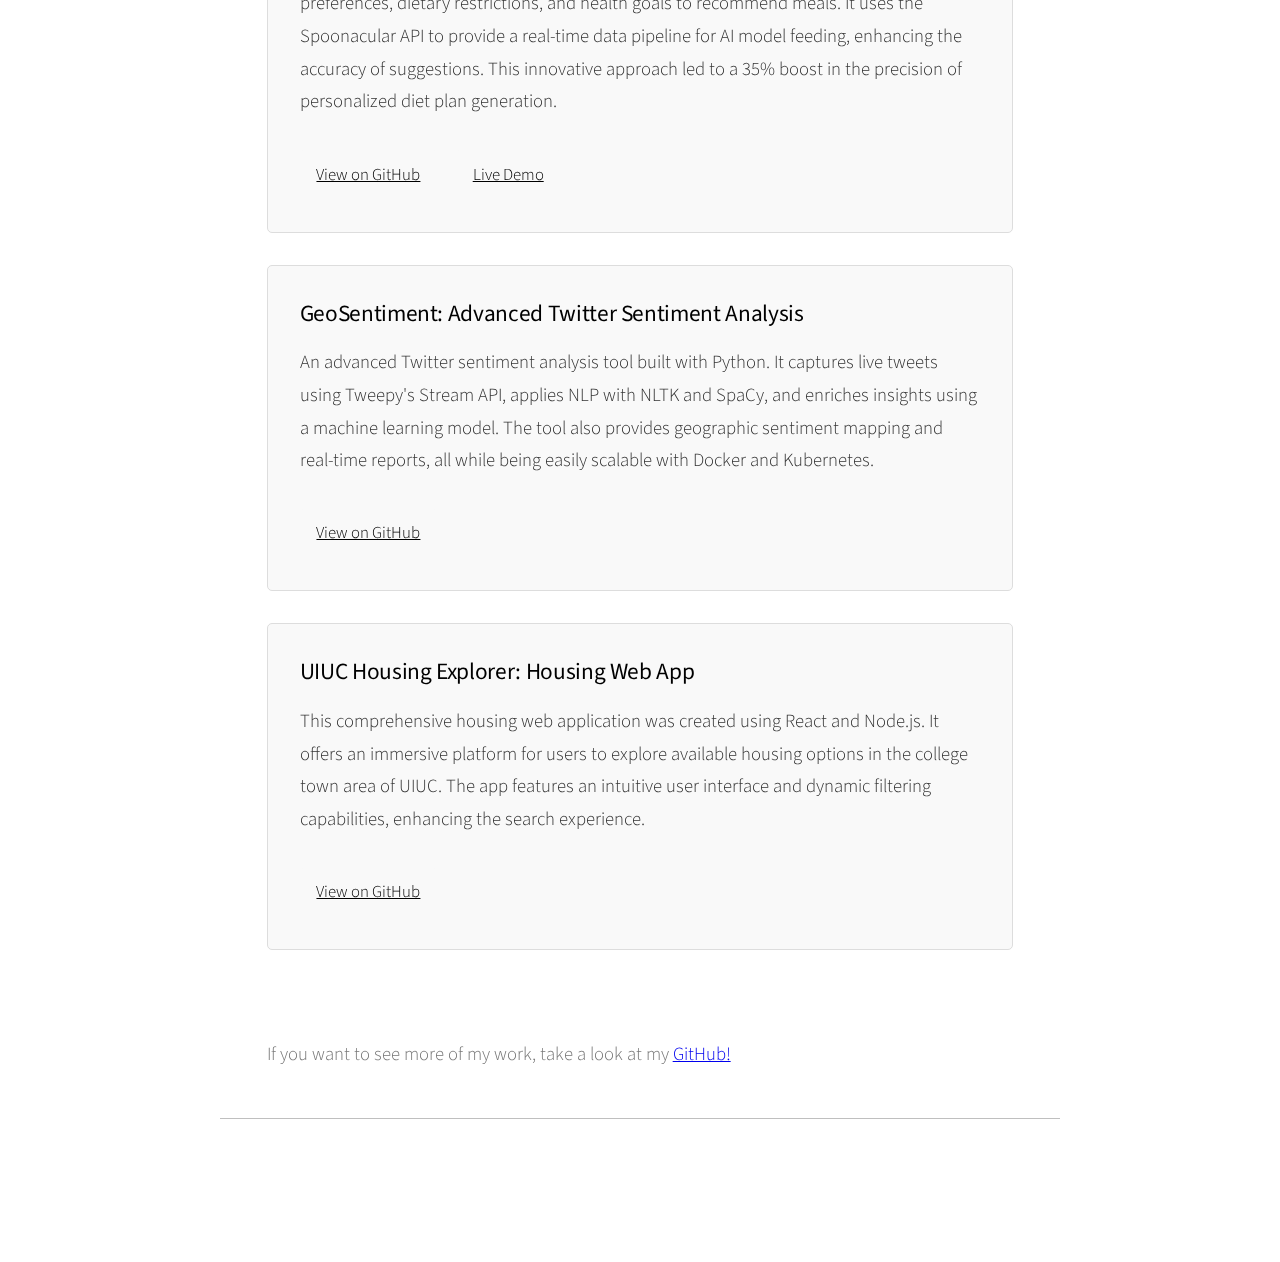
==== commit 374054d0: "added recent projects and papers" ====
--- a/projects.html
+++ b/projects.html
@@ -31,10 +31,24 @@
                                 <h2>Projects</h2>
                             </header>
                             <p>
-                                Here are some of my most recent personal projects:
+                                Here are some of my recent personal projects:
                             </p>
                             <section>
                                 <div class="project-list">
+                                    <div class="project-item">
+                                        <h3 class="project-title">NutriGenie: AI-driven Nutrition Chatbot</h3>
+                                        <p class="project-description">NutriGenie is an AI-driven nutrition chatbot developed using the OpenAI API, trained on extensive databases of nutritional information and deficiencies. Users can interact with the bot to receive personalized meal plans, nutritional advice, and information on potential deficiencies. The bot leverages state-of-the-art natural language processing to provide accurate and helpful guidance.</p>
+                                        <div class="project-links">
+                                            <a href="https://github.com/varun-gangadharan/NutritionChatbot" class="button github-button" target="_blank">View on GitHub</a>
+                                        </div>
+                                    </div>
+                                    <div class="project-item">
+                                        <h3 class="project-title">Insightify: Text Summarization Using BART Model</h3>
+                                        <p class="project-description">Chrome extension that explores how the BART model, powered by Hugging Face Transformers, revolutionizes text summarization. Leveraging the latest advancements in natural language processing, this project showcases efficient summarization techniques for diverse datasets, offering insights into the future of automated content abstraction.</p>
+                                        <div class="project-links">
+                                            <a href="https://github.com/varun-gangadharan/SummarizeExtension" class="button github-button" target="_blank">View on GitHub</a>
+                                        </div>
+                                    </div>
                                     <!-- New Project: BrawlMetric -->
                                     <div class="project-item">
                                         <h3 class="project-title">BrawlMetric: Brawler Strategy App</h3>
@@ -77,6 +91,22 @@
                             </header>
                             <section>
                                 <div class="project-list">
+                                    <div class="project-item">
+                                        <h3 class="project-title">Extending GrabCuts: Multi-Object Image
+                                            Segmentation for Enhanced Feature Extraction</h3>
+                                        <p class="project-description">This research introduces a novel extension to the GrabCuts algorithm for image segmentation. Traditional GrabCuts techniques, while effective in separating a single foreground from the background, are limited in their ability to handle multiple foreground objects. Our work expands the trimap to a quadmap, allowing for the extraction of more than one feature. This paper details the algorithm's development, implementation, and accuracy analysis, demonstrating significant improvements in handling complex images with multiple foreground objects.</p>
+                                        <div class="project-links">
+                                            <a href="grabcuts_paper.pdf" class="button" target="_blank">Read Paper</a>
+                                        </div>
+                                    </div>
+                                    <div class="project-item">
+                                        <h3 class="project-title">Clarifying Nutrition: Enhancing Transparency and Personalization in Dietary Advice through Retrieval-Augmented Generation</h3>
+                                        <p class="project-description">This study introduces NutriGenie, a Nutrition Deficiency-Focused Chatbot AI that addresses the challenge of nutritional deficiencies through personalized dietary advice. Utilizing a state-of-the-art GPT-4 model enhanced by retrieval-augmented generation capabilities and robust data indexing with Llama-Index, NutriGenie draws on reputable sources such as the USDA Nutrient Database and CDC Nutrition Reports for accurate information delivery. By integrating source citations directly into its responses, NutriGenie not only educates users about their dietary needs but also significantly enhances their trust in the advice provided. Evaluation results highlight NutriGenie's superior performance over the baseline model, GPT-3.5, particularly in user trust and accuracy.</p>
+                                        <div class="project-links">
+                                            <a href="https://github.com/varun-gangadharan/NutritionChatbot" class="button github-button" target="_blank">View on GitHub</a>
+                                            <a href="nutrition_chatbot_paper.pdf" class="button" target="_blank">Read Paper</a>
+                                        </div>
+                                    </div>
                                     <!-- Research Paper 1 -->
                         
                                     <!-- Research Paper 2 -->
